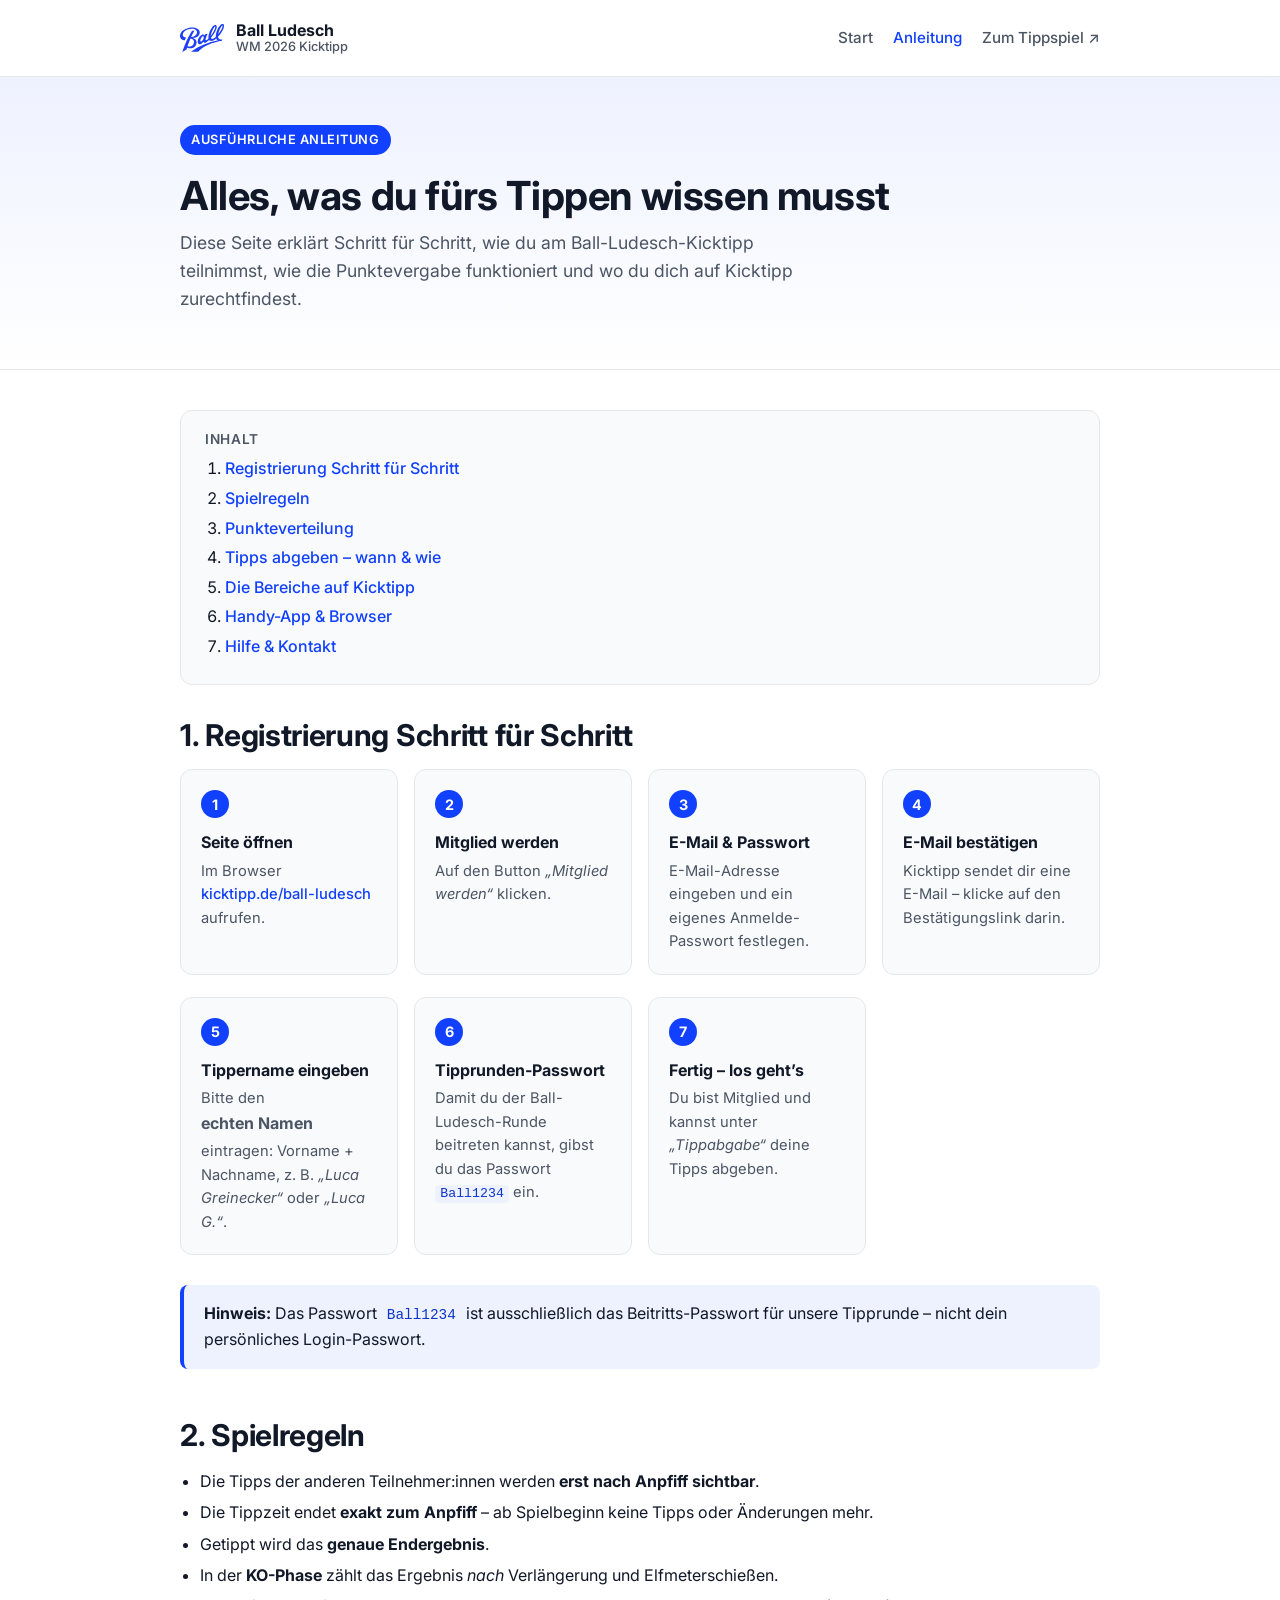
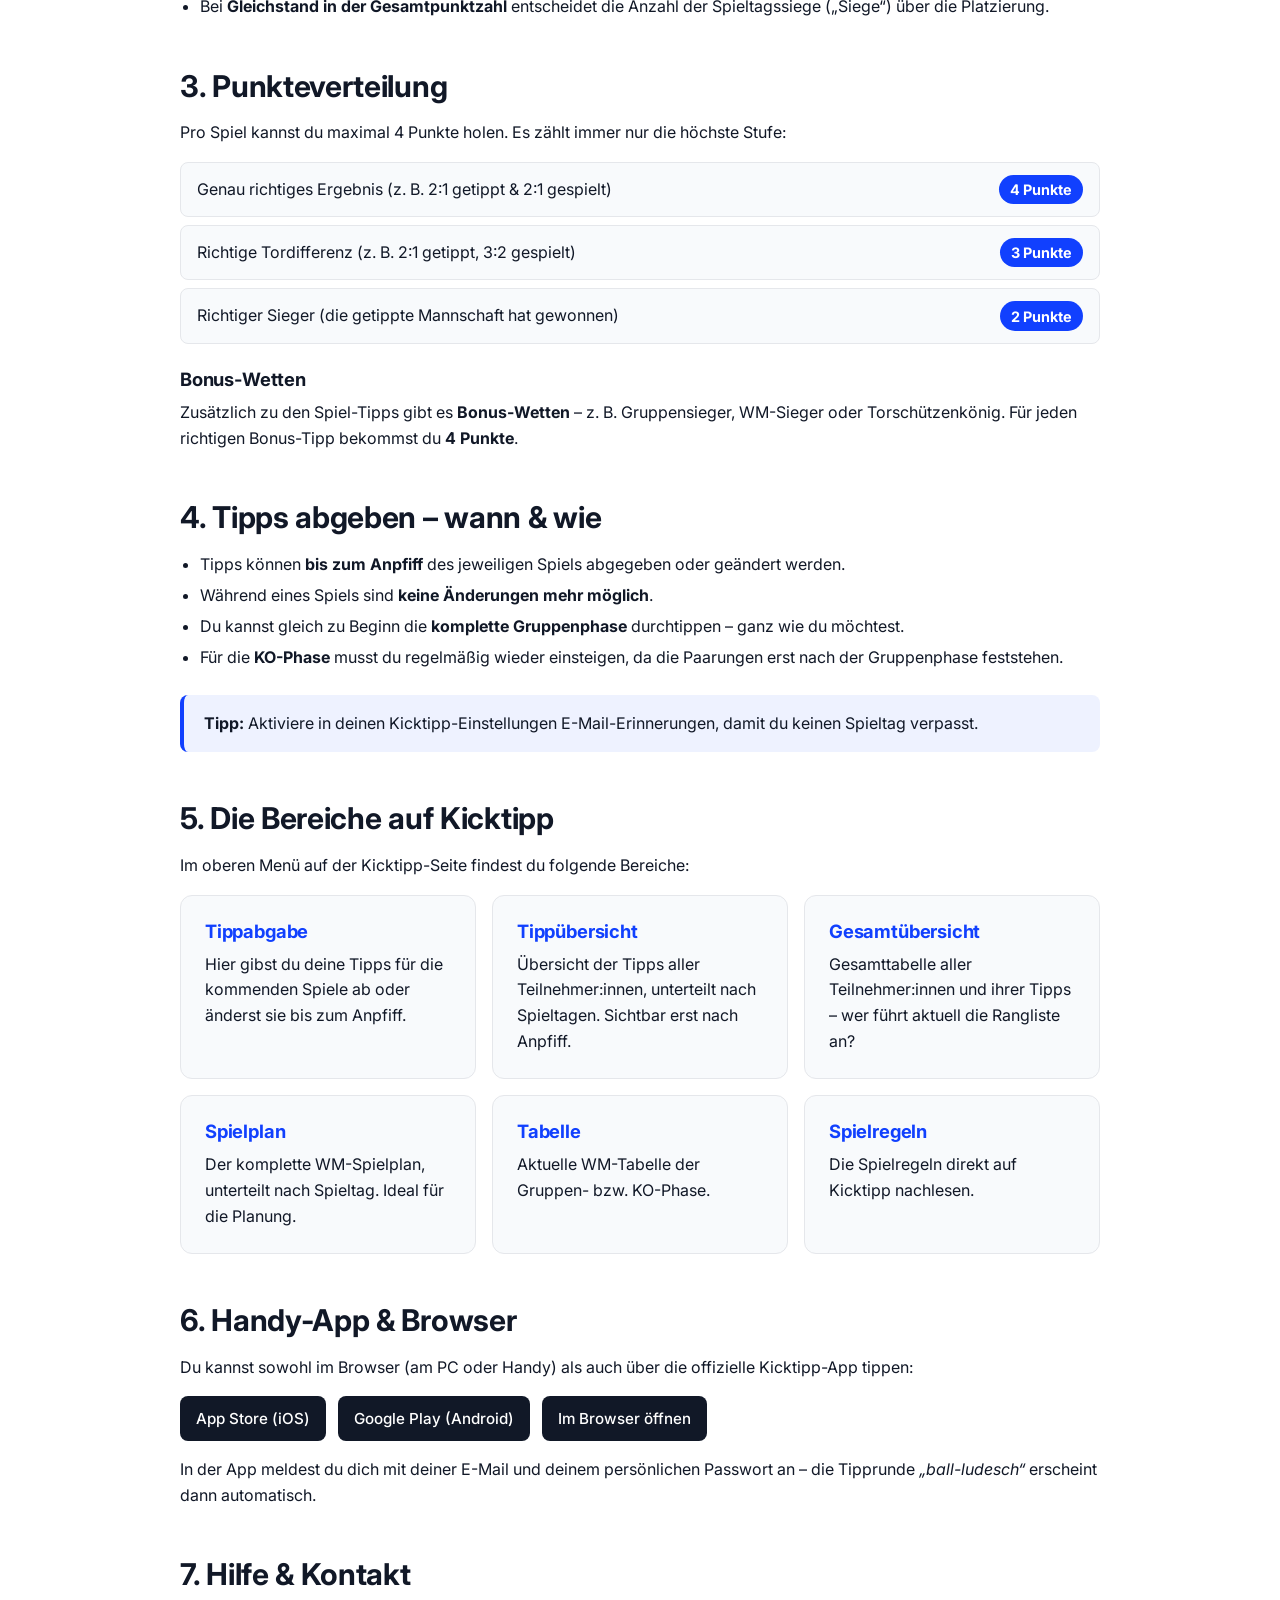
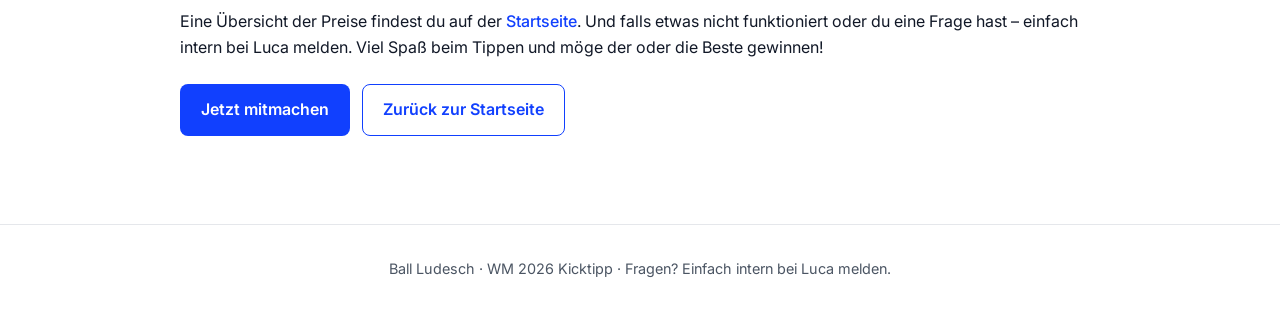
==== anleitung.html @ 21dfe843 "Review polish: layout fixes and clearer Spielregeln wording Layout / responsive: - Schnellstart bric" ====
<!DOCTYPE html>
<html lang="de">
<head>
  <meta charset="UTF-8" />
  <meta name="viewport" content="width=device-width, initial-scale=1.0" />
  <meta name="description" content="Detaillierte Anleitung zum Ball Ludesch Kicktipp-Turnier für die Fußball-WM 2026." />
  <meta name="theme-color" content="#1140fe" />
  <title>Anleitung · WM 2026 Kicktipp · Ball Ludesch</title>

  <meta property="og:type" content="article" />
  <meta property="og:site_name" content="Ball Ludesch WM 2026 Kicktipp" />
  <meta property="og:title" content="Anleitung · WM 2026 Kicktipp · Ball Ludesch" />
  <meta property="og:description" content="Schritt-für-Schritt-Anleitung zur Anmeldung, Spielregeln, Punkteverteilung und Erklärung der Kicktipp-Bereiche." />
  <meta property="og:url" content="https://luuc4.github.io/ball-ludesch-kicktipp/anleitung.html" />
  <meta property="og:image" content="https://luuc4.github.io/ball-ludesch-kicktipp/assets/og-image.png" />
  <meta property="og:image:width" content="1200" />
  <meta property="og:image:height" content="630" />
  <meta property="og:image:alt" content="Ball Ludesch WM 2026 Kicktipp – Anleitung" />
  <meta property="og:locale" content="de_DE" />
  <meta name="twitter:card" content="summary_large_image" />
  <meta name="twitter:title" content="Anleitung · WM 2026 Kicktipp · Ball Ludesch" />
  <meta name="twitter:description" content="Schritt-für-Schritt-Anleitung zur Anmeldung und alle Spielregeln." />
  <meta name="twitter:image" content="https://luuc4.github.io/ball-ludesch-kicktipp/assets/og-image.png" />
  <link rel="icon" href="assets/favicon.ico" sizes="any" />
  <link rel="icon" type="image/png" sizes="32x32" href="assets/favicon-32x32.png" />
  <link rel="icon" type="image/png" sizes="16x16" href="assets/favicon-16x16.png" />
  <link rel="apple-touch-icon" href="assets/apple-touch-icon.png" />
  <link rel="manifest" href="site.webmanifest" />
  <link rel="preconnect" href="https://fonts.googleapis.com" />
  <link rel="preconnect" href="https://fonts.gstatic.com" crossorigin />
  <link href="https://fonts.googleapis.com/css2?family=Inter:wght@400;500;600;700&display=swap" rel="stylesheet" />
  <link rel="stylesheet" href="styles.css" />
</head>
<body>
  <header class="site-header">
    <div class="container header-inner">
      <a href="index.html" class="brand">
        <img src="assets/logo.svg" alt="Ball Ludesch Kicktipp Logo" class="brand-logo" />
        <span class="brand-text">
          <span class="brand-title">Ball Ludesch</span>
          <span class="brand-sub">WM 2026 Kicktipp</span>
        </span>
      </a>
      <nav class="nav" aria-label="Hauptnavigation">
        <a href="index.html">Start</a>
        <a href="anleitung.html" class="active">Anleitung</a>
        <a href="https://www.kicktipp.de/ball-ludesch/" target="_blank" rel="noopener">Zum Tippspiel ↗</a>
      </nav>
    </div>
  </header>

  <main>
    <section class="hero">
      <div class="container">
        <span class="hero-eyebrow">Ausführliche Anleitung</span>
        <h1>Alles, was du fürs Tippen wissen musst</h1>
        <p class="hero-lead">
          Diese Seite erklärt Schritt für Schritt, wie du am Ball-Ludesch-Kicktipp teilnimmst,
          wie die Punktevergabe funktioniert und wo du dich auf Kicktipp zurechtfindest.
        </p>
      </div>
    </section>

    <section>
      <div class="container">
        <nav class="toc" aria-label="Inhaltsverzeichnis">
          <h3>Inhalt</h3>
          <ol>
            <li><a href="#registrierung">Registrierung Schritt für Schritt</a></li>
            <li><a href="#spielregeln">Spielregeln</a></li>
            <li><a href="#punkteverteilung">Punkteverteilung</a></li>
            <li><a href="#tippabgabe">Tipps abgeben – wann & wie</a></li>
            <li><a href="#bereiche">Die Bereiche auf Kicktipp</a></li>
            <li><a href="#handy">Handy-App & Browser</a></li>
            <li><a href="#hilfe">Hilfe & Kontakt</a></li>
          </ol>
        </nav>

        <article id="registrierung" class="section-block">
          <h2>1. Registrierung Schritt für Schritt</h2>
          <ol class="steps">
            <li>
              <strong>Seite öffnen</strong>
              <p>Im Browser <a href="https://www.kicktipp.de/ball-ludesch/" target="_blank" rel="noopener">kicktipp.de/ball-ludesch</a> aufrufen.</p>
            </li>
            <li>
              <strong>Mitglied werden</strong>
              <p>Auf den Button <em>„Mitglied werden“</em> klicken.</p>
            </li>
            <li>
              <strong>E-Mail &amp; Passwort</strong>
              <p>E-Mail-Adresse eingeben und ein eigenes Anmelde-Passwort festlegen.</p>
            </li>
            <li>
              <strong>E-Mail bestätigen</strong>
              <p>Kicktipp sendet dir eine E-Mail – klicke auf den Bestätigungslink darin.</p>
            </li>
            <li>
              <strong>Tippername eingeben</strong>
              <p>Bitte den <strong>echten Namen</strong> eintragen: Vorname + Nachname, z.&nbsp;B. <em>„Luca Greinecker“</em> oder <em>„Luca G.“</em>.</p>
            </li>
            <li>
              <strong>Tipprunden-Passwort</strong>
              <p>Damit du der Ball-Ludesch-Runde beitreten kannst, gibst du das Passwort <code>Ball1234</code> ein.</p>
            </li>
            <li>
              <strong>Fertig – los geht’s</strong>
              <p>Du bist Mitglied und kannst unter <em>„Tippabgabe“</em> deine Tipps abgeben.</p>
            </li>
          </ol>
          <div class="callout">
            <p><strong>Hinweis:</strong> Das Passwort <code>Ball1234</code> ist ausschließlich das Beitritts-Passwort für unsere Tipprunde – nicht dein persönliches Login-Passwort.</p>
          </div>
        </article>

        <article id="spielregeln" class="section-block">
          <h2>2. Spielregeln</h2>
          <ul>
            <li>Die Tipps der anderen Teilnehmer:innen werden <strong>erst nach Anpfiff sichtbar</strong>.</li>
            <li>Die Tippzeit endet <strong>exakt zum Anpfiff</strong> – ab Spielbeginn keine Tipps oder Änderungen mehr.</li>
            <li>Getippt wird das <strong>genaue Endergebnis</strong>.</li>
            <li>In der <strong>KO-Phase</strong> zählt das Ergebnis <em>nach</em> Verlängerung und Elfmeterschießen.</li>
            <li>Bei <strong>Gleichstand in der Gesamtpunktzahl</strong> entscheidet die Anzahl der Spieltagssiege („Siege“) über die Platzierung.</li>
          </ul>
        </article>

        <article id="punkteverteilung" class="section-block">
          <h2>3. Punkteverteilung</h2>
          <p>Pro Spiel kannst du maximal 4 Punkte holen. Es zählt immer nur die höchste Stufe:</p>
          <ul class="points">
            <li><span>Genau richtiges Ergebnis (z.&nbsp;B. 2:1 getippt &amp; 2:1 gespielt)</span><span class="pts">4 Punkte</span></li>
            <li><span>Richtige Tordifferenz (z.&nbsp;B. 2:1 getippt, 3:2 gespielt)</span><span class="pts">3 Punkte</span></li>
            <li><span>Richtiger Sieger (die getippte Mannschaft hat gewonnen)</span><span class="pts">2 Punkte</span></li>
          </ul>
          <h3 style="margin-top:1.5rem">Bonus-Wetten</h3>
          <p>
            Zusätzlich zu den Spiel-Tipps gibt es <strong>Bonus-Wetten</strong> – z.&nbsp;B. Gruppensieger,
            WM-Sieger oder Torschützenkönig. Für jeden richtigen Bonus-Tipp bekommst du
            <strong>4 Punkte</strong>.
          </p>
        </article>

        <article id="tippabgabe" class="section-block">
          <h2>4. Tipps abgeben – wann & wie</h2>
          <ul>
            <li>Tipps können <strong>bis zum Anpfiff</strong> des jeweiligen Spiels abgegeben oder geändert werden.</li>
            <li>Während eines Spiels sind <strong>keine Änderungen mehr möglich</strong>.</li>
            <li>Du kannst gleich zu Beginn die <strong>komplette Gruppenphase</strong> durchtippen – ganz wie du möchtest.</li>
            <li>Für die <strong>KO-Phase</strong> musst du regelmäßig wieder einsteigen, da die Paarungen erst nach der Gruppenphase feststehen.</li>
          </ul>
          <div class="callout">
            <p><strong>Tipp:</strong> Aktiviere in deinen Kicktipp-Einstellungen E-Mail-Erinnerungen, damit du keinen Spieltag verpasst.</p>
          </div>
        </article>

        <article id="bereiche" class="section-block">
          <h2>5. Die Bereiche auf Kicktipp</h2>
          <p>Im oberen Menü auf der Kicktipp-Seite findest du folgende Bereiche:</p>
          <div class="cards">
            <div class="card">
              <h3>Tippabgabe</h3>
              <p>Hier gibst du deine Tipps für die kommenden Spiele ab oder änderst sie bis zum Anpfiff.</p>
            </div>
            <div class="card">
              <h3>Tippübersicht</h3>
              <p>Übersicht der Tipps aller Teilnehmer:innen, unterteilt nach Spieltagen. Sichtbar erst nach Anpfiff.</p>
            </div>
            <div class="card">
              <h3>Gesamtübersicht</h3>
              <p>Gesamttabelle aller Teilnehmer:innen und ihrer Tipps – wer führt aktuell die Rangliste an?</p>
            </div>
            <div class="card">
              <h3>Spielplan</h3>
              <p>Der komplette WM-Spielplan, unterteilt nach Spieltag. Ideal für die Planung.</p>
            </div>
            <div class="card">
              <h3>Tabelle</h3>
              <p>Aktuelle WM-Tabelle der Gruppen- bzw. KO-Phase.</p>
            </div>
            <div class="card">
              <h3>Spielregeln</h3>
              <p>Die Spielregeln direkt auf Kicktipp nachlesen.</p>
            </div>
          </div>
        </article>

        <article id="handy" class="section-block">
          <h2>6. Handy-App &amp; Browser</h2>
          <p>Du kannst sowohl im Browser (am PC oder Handy) als auch über die offizielle Kicktipp-App tippen:</p>
          <div class="app-links">
            <a href="https://apps.apple.com/de/app/kicktipp/id570703120" target="_blank" rel="noopener">App Store (iOS)</a>
            <a href="https://play.google.com/store/apps/details?id=de.kicktipp.mbookmark&hl=de_AT" target="_blank" rel="noopener">Google Play (Android)</a>
            <a href="https://www.kicktipp.de/ball-ludesch/" target="_blank" rel="noopener">Im Browser öffnen</a>
          </div>
          <p style="margin-top:1rem">In der App meldest du dich mit deiner E-Mail und deinem persönlichen Passwort an – die Tipprunde <em>„ball-ludesch“</em> erscheint dann automatisch.</p>
        </article>

        <article id="hilfe" class="section-block">
          <h2>7. Hilfe &amp; Kontakt</h2>
          <p>
            Eine Übersicht der Preise findest du auf der <a href="index.html#preise">Startseite</a>.
            Und falls etwas nicht funktioniert oder du eine Frage hast – einfach intern bei Luca melden.
            Viel Spaß beim Tippen und möge der oder die Beste gewinnen!
          </p>
          <div class="cta-row" style="margin-top:1.5rem">
            <a class="btn btn-primary" href="https://www.kicktipp.de/ball-ludesch/" target="_blank" rel="noopener">Jetzt mitmachen</a>
            <a class="btn btn-secondary" href="index.html">Zurück zur Startseite</a>
          </div>
        </article>
      </div>
    </section>
  </main>

  <footer class="site-footer">
    <div class="container">
      <p>Ball Ludesch · WM 2026 Kicktipp · Fragen? Einfach intern bei Luca melden.</p>
    </div>
  </footer>
</body>
</html>
---- styles.css ----
:root {
  --color-primary: #1140fe;
  --color-primary-dark: #0d33cc;
  --color-primary-soft: #eef2ff;
  --color-text: #111827;
  --color-text-muted: #4b5563;
  --color-border: #e5e7eb;
  --color-bg: #ffffff;
  --color-bg-alt: #f8fafc;
  --radius: 12px;
  --radius-sm: 8px;
  --shadow-sm: 0 1px 2px rgba(17, 24, 39, 0.04);
  --shadow-md: 0 4px 12px rgba(17, 64, 254, 0.08);
  --max-width: 960px;
  --font-stack: "Inter", -apple-system, BlinkMacSystemFont, "Segoe UI", Roboto, sans-serif;
}

* {
  box-sizing: border-box;
}

html {
  -webkit-text-size-adjust: 100%;
  scroll-behavior: smooth;
  scroll-padding-top: 80px;
}

body {
  margin: 0;
  font-family: var(--font-stack);
  font-size: 16px;
  line-height: 1.6;
  color: var(--color-text);
  background: var(--color-bg);
  -webkit-font-smoothing: antialiased;
  -moz-osx-font-smoothing: grayscale;
}

h1, h2, h3, h4 {
  line-height: 1.25;
  margin: 0 0 0.5em;
  font-weight: 700;
  letter-spacing: -0.01em;
}

h1 { font-size: clamp(1.75rem, 4vw, 2.5rem); }
h2 { font-size: clamp(1.4rem, 3vw, 1.875rem); margin-top: 0; }
h3 { font-size: 1.15rem; }

p { margin: 0 0 1em; }

a {
  color: var(--color-primary);
  text-decoration: none;
  font-weight: 500;
}

a:hover { text-decoration: underline; }

ul, ol {
  margin: 0 0 1em;
  padding-left: 1.25rem;
}

li { margin-bottom: 0.35em; }

code, kbd {
  font-family: ui-monospace, SFMono-Regular, Menlo, Consolas, monospace;
  background: var(--color-primary-soft);
  color: var(--color-primary-dark);
  padding: 0.1em 0.4em;
  border-radius: 4px;
  font-size: 0.9em;
  font-weight: 500;
}

/* Layout */
.container {
  width: 100%;
  max-width: var(--max-width);
  margin: 0 auto;
  padding: 0 1.25rem;
}

/* Header */
.site-header {
  background: var(--color-bg);
  border-bottom: 1px solid var(--color-border);
  padding: 1rem 0;
  position: sticky;
  top: 0;
  z-index: 10;
  -webkit-backdrop-filter: blur(8px);
  backdrop-filter: blur(8px);
  background-color: rgba(255, 255, 255, 0.92);
}

.header-inner {
  display: flex;
  align-items: center;
  justify-content: space-between;
  gap: 1rem;
  flex-wrap: wrap;
}

.brand {
  display: flex;
  align-items: center;
  gap: 0.75rem;
  color: var(--color-text);
}

.brand:hover { text-decoration: none; }

.brand-logo {
  width: 44px;
  height: 44px;
  object-fit: contain;
  display: block;
}

.brand-text {
  display: flex;
  flex-direction: column;
  line-height: 1.1;
}

.brand-title {
  font-weight: 700;
  font-size: 1rem;
  color: var(--color-text);
}

.brand-sub {
  font-size: 0.8rem;
  color: var(--color-text-muted);
}

.nav {
  display: flex;
  gap: 1.25rem;
  align-items: center;
  flex-wrap: wrap;
}

.nav a {
  color: var(--color-text-muted);
  font-weight: 500;
  font-size: 0.95rem;
}

.nav a.active {
  color: var(--color-primary);
}

/* Hero */
.hero {
  padding: 3rem 0 2rem;
  background: linear-gradient(180deg, var(--color-primary-soft) 0%, var(--color-bg) 100%);
}

.hero-inner {
  display: grid;
  grid-template-columns: 1.4fr 1fr;
  gap: 2.5rem;
  align-items: center;
}

.hero-eyebrow {
  display: inline-block;
  background: var(--color-primary);
  color: #fff;
  font-size: 0.8rem;
  font-weight: 600;
  letter-spacing: 0.04em;
  text-transform: uppercase;
  padding: 0.3rem 0.7rem;
  border-radius: 999px;
  margin-bottom: 1rem;
}

.hero h1 {
  margin-bottom: 0.5rem;
}

.hero-lead {
  font-size: 1.1rem;
  color: var(--color-text-muted);
  margin-bottom: 1.5rem;
  max-width: 60ch;
}

.cta-row {
  display: flex;
  flex-wrap: wrap;
  gap: 0.75rem;
}

.btn {
  display: inline-flex;
  align-items: center;
  justify-content: center;
  gap: 0.5rem;
  padding: 0.75rem 1.25rem;
  border-radius: var(--radius-sm);
  font-weight: 600;
  font-size: 1rem;
  text-decoration: none;
  border: 1px solid transparent;
  transition: background-color 0.15s, border-color 0.15s, color 0.15s;
  cursor: pointer;
}

.btn-primary {
  background: var(--color-primary);
  color: #fff;
}

.btn-primary:hover {
  background: var(--color-primary-dark);
  text-decoration: none;
  color: #fff;
}

.btn-secondary {
  background: transparent;
  color: var(--color-primary);
  border-color: var(--color-primary);
}

.btn-secondary:hover {
  background: var(--color-primary-soft);
  text-decoration: none;
}

/* QR card */
.qr-card {
  background: #fff;
  border: 1px solid var(--color-border);
  border-radius: var(--radius);
  padding: 1.5rem;
  text-align: center;
  box-shadow: var(--shadow-md);
}

.qr-card img {
  width: 100%;
  max-width: 240px;
  height: auto;
  display: block;
  margin: 0 auto 0.75rem;
  border-radius: var(--radius-sm);
}

.qr-card .qr-label {
  font-size: 0.85rem;
  color: var(--color-text-muted);
  margin: 0;
}

.qr-card .qr-link {
  display: block;
  font-weight: 600;
  word-break: break-all;
  margin-top: 0.25rem;
}

/* Sections */
section {
  padding: 2.5rem 0;
}

section + section {
  border-top: 1px solid var(--color-border);
}

.section-head {
  margin-bottom: 1.5rem;
}

.section-head p {
  color: var(--color-text-muted);
  max-width: 60ch;
  margin: 0;
}

/* Steps grid */
.steps {
  display: grid;
  grid-template-columns: repeat(auto-fit, minmax(195px, 1fr));
  gap: 1rem;
  list-style: none;
  padding: 0;
  counter-reset: step;
}

.steps li {
  background: var(--color-bg-alt);
  border: 1px solid var(--color-border);
  border-radius: var(--radius);
  padding: 1.25rem;
  position: relative;
  counter-increment: step;
}

.steps li::before {
  content: counter(step);
  display: inline-flex;
  align-items: center;
  justify-content: center;
  width: 28px;
  height: 28px;
  background: var(--color-primary);
  color: #fff;
  border-radius: 50%;
  font-weight: 700;
  font-size: 0.9rem;
  margin-bottom: 0.75rem;
}

.steps li strong {
  display: block;
  margin-bottom: 0.25rem;
  font-size: 1rem;
}

.steps li p {
  margin: 0;
  font-size: 0.92rem;
  color: var(--color-text-muted);
}

/* Card / info-box */
.card {
  background: var(--color-bg-alt);
  border: 1px solid var(--color-border);
  border-radius: var(--radius);
  padding: 1.5rem;
}

.cards {
  display: grid;
  grid-template-columns: repeat(auto-fit, minmax(240px, 1fr));
  gap: 1rem;
}

.card h3 {
  margin-top: 0;
  color: var(--color-primary);
}

.card p:last-child { margin-bottom: 0; }

.callout {
  background: var(--color-primary-soft);
  border-left: 4px solid var(--color-primary);
  border-radius: var(--radius-sm);
  padding: 1rem 1.25rem;
  margin: 1.5rem 0;
}

.callout p:last-child { margin-bottom: 0; }

/* Points table */
.points {
  list-style: none;
  padding: 0;
  margin: 0;
  display: grid;
  gap: 0.5rem;
}

.points li {
  display: flex;
  align-items: center;
  justify-content: space-between;
  gap: 1rem;
  background: var(--color-bg-alt);
  border: 1px solid var(--color-border);
  border-radius: var(--radius-sm);
  padding: 0.75rem 1rem;
  margin: 0;
}

.points .pts {
  background: var(--color-primary);
  color: #fff;
  font-weight: 700;
  border-radius: 999px;
  padding: 0.2rem 0.7rem;
  font-size: 0.9rem;
  flex-shrink: 0;
}

/* Prizes */
.prizes {
  display: grid;
  grid-template-columns: repeat(5, 1fr);
  gap: 0.75rem;
  list-style: none;
  padding: 0;
  margin: 0 0 1.5rem;
}

.prizes li {
  background: var(--color-bg-alt);
  border: 1px solid var(--color-border);
  border-radius: var(--radius);
  padding: 1rem 0.75rem;
  text-align: center;
  margin: 0;
  display: flex;
  flex-direction: column;
  align-items: center;
  gap: 0.4rem;
}

.prizes .rank {
  display: inline-flex;
  align-items: center;
  justify-content: center;
  width: 32px;
  height: 32px;
  border-radius: 50%;
  background: var(--color-primary-soft);
  color: var(--color-primary);
  font-weight: 700;
  font-size: 0.95rem;
}

.prizes li:first-child {
  background: var(--color-primary);
  border-color: var(--color-primary);
  color: #fff;
  box-shadow: var(--shadow-md);
}

.prizes li:first-child .rank {
  background: rgba(255, 255, 255, 0.2);
  color: #fff;
}

.prizes .amount {
  font-size: 1.4rem;
  font-weight: 700;
  letter-spacing: -0.01em;
}

.prizes .label {
  font-size: 0.82rem;
  opacity: 0.85;
}

.prize-special {
  margin-top: 1rem;
  background: linear-gradient(135deg, #1140fe 0%, #4068ff 100%);
  color: #fff;
  border-radius: var(--radius);
  padding: 1.5rem;
  display: flex;
  align-items: center;
  gap: 1rem;
  box-shadow: var(--shadow-md);
}

.prize-special .icon {
  font-size: 2rem;
  line-height: 1;
  width: 56px;
  height: 56px;
  border-radius: 50%;
  background: rgba(255, 255, 255, 0.15);
  display: flex;
  align-items: center;
  justify-content: center;
  flex-shrink: 0;
  font-weight: 700;
}

.prize-special h3 {
  color: #fff;
  margin: 0 0 0.25rem;
}

.prize-special p {
  margin: 0;
  opacity: 0.95;
  font-size: 0.95rem;
}

.voucher-note {
  font-size: 0.92rem;
  color: var(--color-text-muted);
  margin-top: 0.5rem;
}

/* App links */
.app-links {
  display: flex;
  flex-wrap: wrap;
  gap: 0.75rem;
}

.app-links a {
  display: inline-flex;
  align-items: center;
  gap: 0.5rem;
  background: var(--color-text);
  color: #fff;
  padding: 0.65rem 1rem;
  border-radius: var(--radius-sm);
  font-weight: 500;
  font-size: 0.95rem;
}

.app-links a:hover {
  background: #000;
  text-decoration: none;
}

/* TOC */
.toc {
  background: var(--color-bg-alt);
  border: 1px solid var(--color-border);
  border-radius: var(--radius);
  padding: 1.25rem 1.5rem;
  margin-bottom: 2rem;
}

.toc h3 {
  margin-top: 0;
  margin-bottom: 0.5rem;
  font-size: 0.85rem;
  font-weight: 600;
  letter-spacing: 0.05em;
  text-transform: uppercase;
  color: var(--color-text-muted);
}

.toc ol {
  margin: 0;
  padding-left: 1.25rem;
}

.toc li { margin-bottom: 0.25rem; }

/* Footer */
.site-footer {
  border-top: 1px solid var(--color-border);
  padding: 2rem 0;
  margin-top: 3rem;
  text-align: center;
  color: var(--color-text-muted);
  font-size: 0.9rem;
}

.site-footer a {
  color: var(--color-text-muted);
}

/* Utility for article spacing on the long anleitung page */
.section-block + .section-block { margin-top: 3rem; }

/* Responsive */
@media (max-width: 860px) {
  .prizes {
    grid-template-columns: repeat(2, 1fr);
  }
  .prizes li:first-child {
    grid-column: 1 / -1;
  }
}

@media (max-width: 720px) {
  .hero {
    padding: 2rem 0 1.5rem;
  }
  .hero-inner {
    grid-template-columns: 1fr;
    gap: 1.5rem;
  }
  .qr-card {
    padding: 1.25rem;
  }
  section { padding: 2rem 0; }
  .nav { gap: 0.9rem; }
  .nav a { font-size: 0.9rem; }
  .prize-special { flex-direction: column; text-align: center; }
}

@media (max-width: 420px) {
  .brand-sub { display: none; }
}
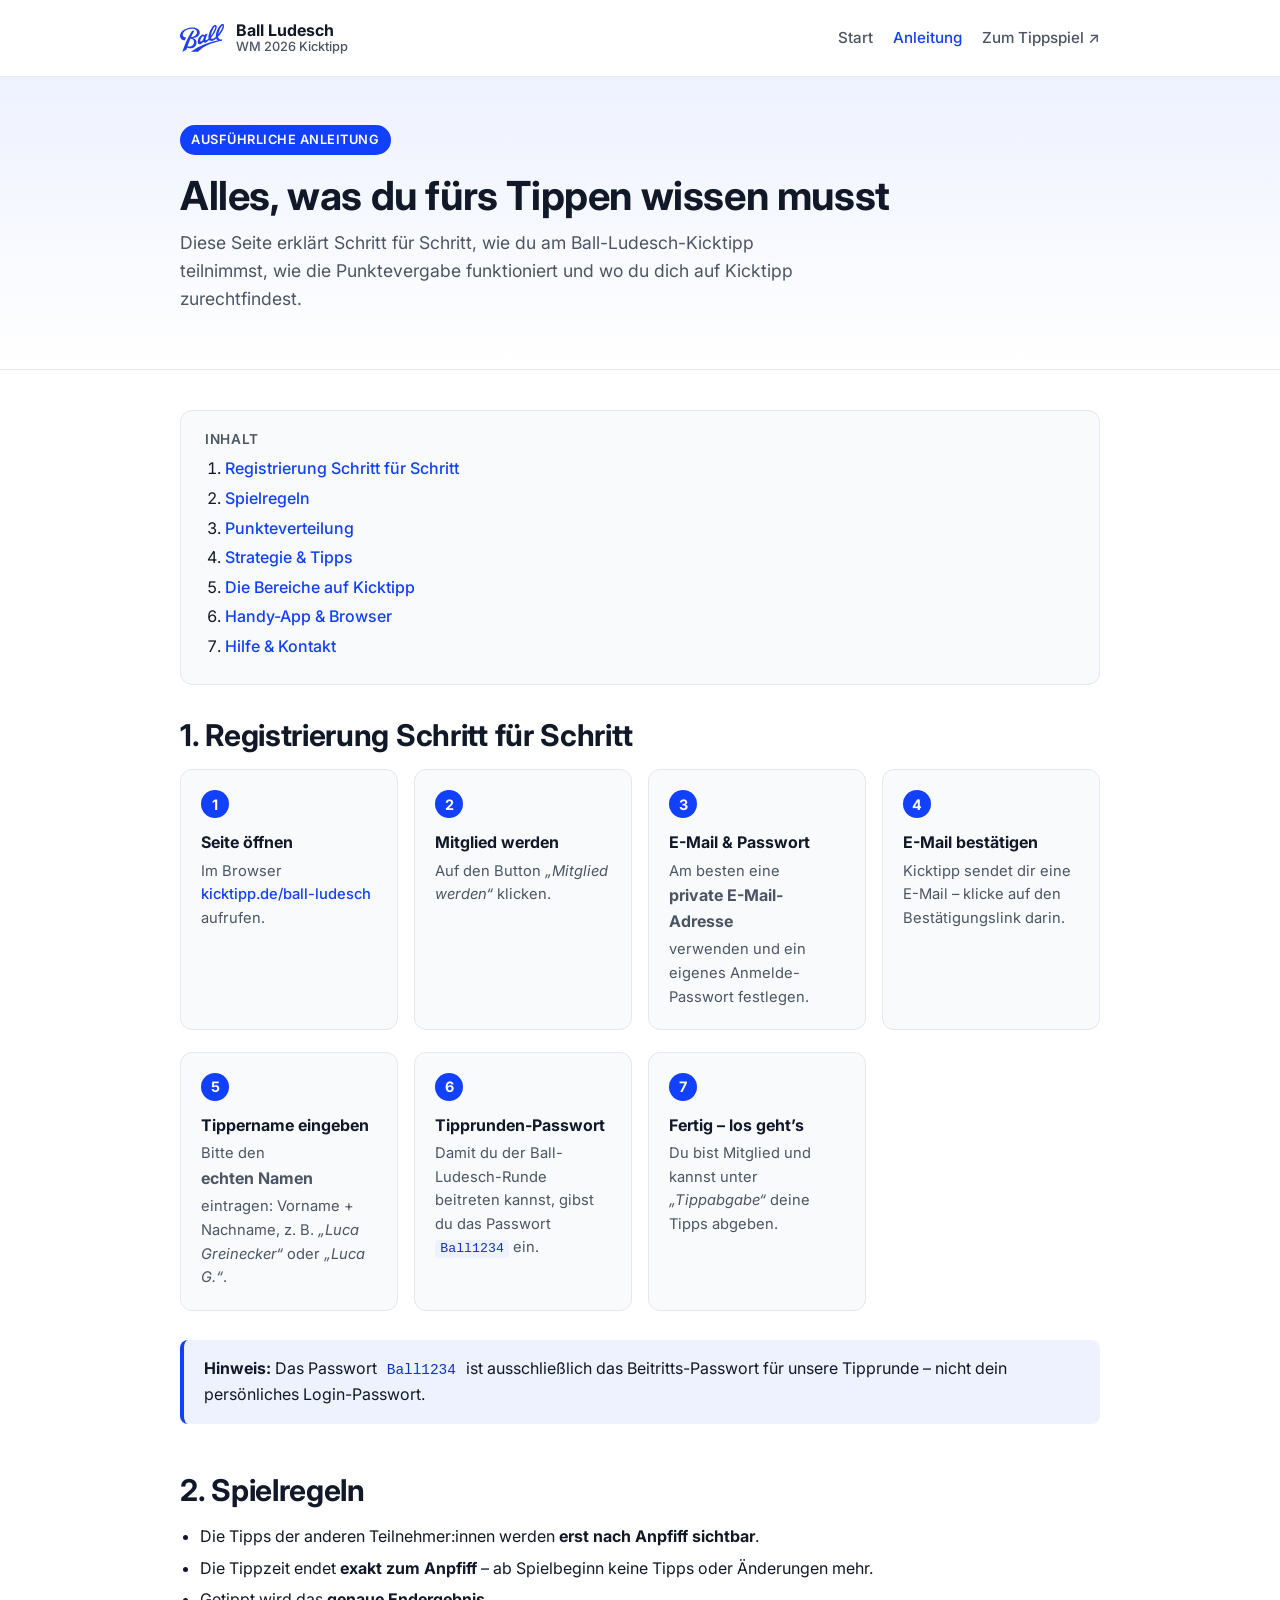
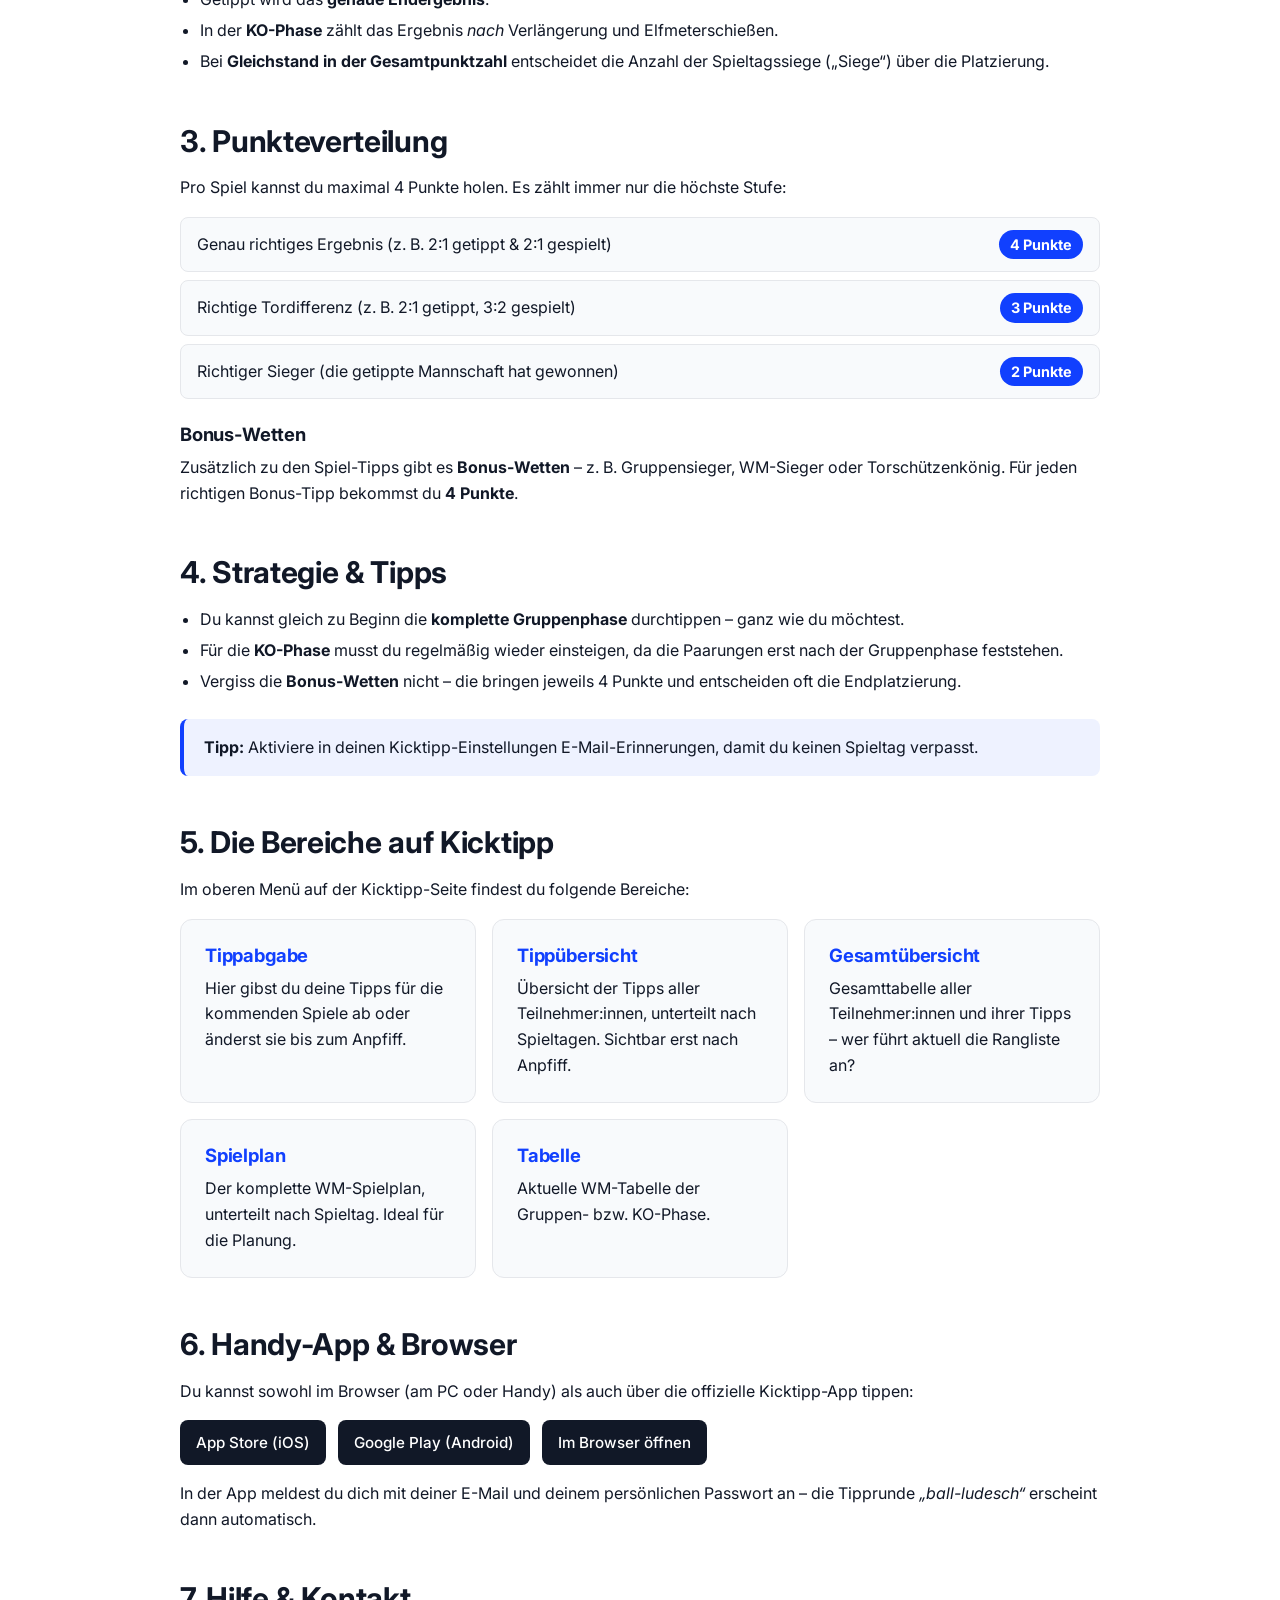
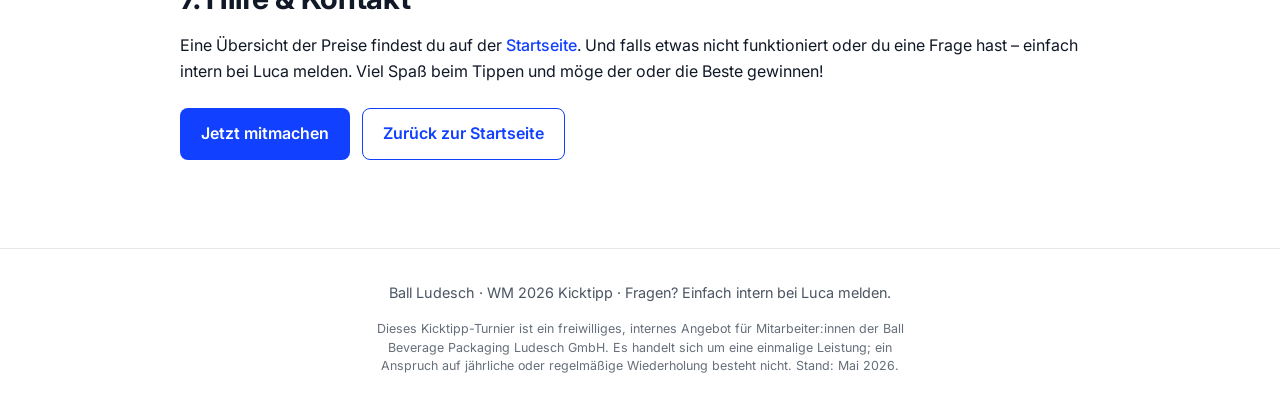
==== commit 418fa7fd: "Politur: private E-Mail-Hinweis, Disclaimer, Doppelungen weg, Assets reduziert - Schnellstart Schrit" ====
--- a/anleitung.html
+++ b/anleitung.html
@@ -22,10 +22,7 @@
   <meta name="twitter:description" content="Schritt-für-Schritt-Anleitung zur Anmeldung und alle Spielregeln." />
   <meta name="twitter:image" content="https://luuc4.github.io/ball-ludesch-kicktipp/assets/og-image.png" />
   <link rel="icon" href="assets/favicon.ico" sizes="any" />
-  <link rel="icon" type="image/png" sizes="32x32" href="assets/favicon-32x32.png" />
-  <link rel="icon" type="image/png" sizes="16x16" href="assets/favicon-16x16.png" />
   <link rel="apple-touch-icon" href="assets/apple-touch-icon.png" />
-  <link rel="manifest" href="site.webmanifest" />
   <link rel="preconnect" href="https://fonts.googleapis.com" />
   <link rel="preconnect" href="https://fonts.gstatic.com" crossorigin />
   <link href="https://fonts.googleapis.com/css2?family=Inter:wght@400;500;600;700&display=swap" rel="stylesheet" />
@@ -69,7 +66,7 @@
             <li><a href="#registrierung">Registrierung Schritt für Schritt</a></li>
             <li><a href="#spielregeln">Spielregeln</a></li>
             <li><a href="#punkteverteilung">Punkteverteilung</a></li>
-            <li><a href="#tippabgabe">Tipps abgeben – wann & wie</a></li>
+            <li><a href="#tippabgabe">Strategie &amp; Tipps</a></li>
             <li><a href="#bereiche">Die Bereiche auf Kicktipp</a></li>
             <li><a href="#handy">Handy-App & Browser</a></li>
             <li><a href="#hilfe">Hilfe & Kontakt</a></li>
@@ -89,7 +86,7 @@
             </li>
             <li>
               <strong>E-Mail &amp; Passwort</strong>
-              <p>E-Mail-Adresse eingeben und ein eigenes Anmelde-Passwort festlegen.</p>
+              <p>Am besten eine <strong>private E-Mail-Adresse</strong> verwenden und ein eigenes Anmelde-Passwort festlegen.</p>
             </li>
             <li>
               <strong>E-Mail bestätigen</strong>
@@ -141,12 +138,11 @@
         </article>
 
         <article id="tippabgabe" class="section-block">
-          <h2>4. Tipps abgeben – wann & wie</h2>
+          <h2>4. Strategie &amp; Tipps</h2>
           <ul>
-            <li>Tipps können <strong>bis zum Anpfiff</strong> des jeweiligen Spiels abgegeben oder geändert werden.</li>
-            <li>Während eines Spiels sind <strong>keine Änderungen mehr möglich</strong>.</li>
             <li>Du kannst gleich zu Beginn die <strong>komplette Gruppenphase</strong> durchtippen – ganz wie du möchtest.</li>
             <li>Für die <strong>KO-Phase</strong> musst du regelmäßig wieder einsteigen, da die Paarungen erst nach der Gruppenphase feststehen.</li>
+            <li>Vergiss die <strong>Bonus-Wetten</strong> nicht – die bringen jeweils 4 Punkte und entscheiden oft die Endplatzierung.</li>
           </ul>
           <div class="callout">
             <p><strong>Tipp:</strong> Aktiviere in deinen Kicktipp-Einstellungen E-Mail-Erinnerungen, damit du keinen Spieltag verpasst.</p>
@@ -176,10 +172,6 @@
             <div class="card">
               <h3>Tabelle</h3>
               <p>Aktuelle WM-Tabelle der Gruppen- bzw. KO-Phase.</p>
-            </div>
-            <div class="card">
-              <h3>Spielregeln</h3>
-              <p>Die Spielregeln direkt auf Kicktipp nachlesen.</p>
             </div>
           </div>
         </article>
@@ -214,6 +206,11 @@
   <footer class="site-footer">
     <div class="container">
       <p>Ball Ludesch · WM 2026 Kicktipp · Fragen? Einfach intern bei Luca melden.</p>
+      <p class="disclaimer">
+        Dieses Kicktipp-Turnier ist ein freiwilliges, internes Angebot für Mitarbeiter:innen der
+        Ball Beverage Packaging Ludesch GmbH. Es handelt sich um eine einmalige Leistung;
+        ein Anspruch auf jährliche oder regelmäßige Wiederholung besteht nicht. Stand: Mai 2026.
+      </p>
     </div>
   </footer>
 </body>
--- a/styles.css
+++ b/styles.css
@@ -558,6 +558,17 @@
   color: var(--color-text-muted);
 }
 
+.site-footer .disclaimer {
+  margin-top: 1rem;
+  font-size: 0.78rem;
+  line-height: 1.5;
+  color: var(--color-text-muted);
+  opacity: 0.85;
+  max-width: 70ch;
+  margin-left: auto;
+  margin-right: auto;
+}
+
 /* Utility for article spacing on the long anleitung page */
 .section-block + .section-block { margin-top: 3rem; }
 
@@ -579,9 +590,7 @@
     grid-template-columns: 1fr;
     gap: 1.5rem;
   }
-  .qr-card {
-    padding: 1.25rem;
-  }
+  .qr-card { display: none; }
   section { padding: 2rem 0; }
   .nav { gap: 0.9rem; }
   .nav a { font-size: 0.9rem; }
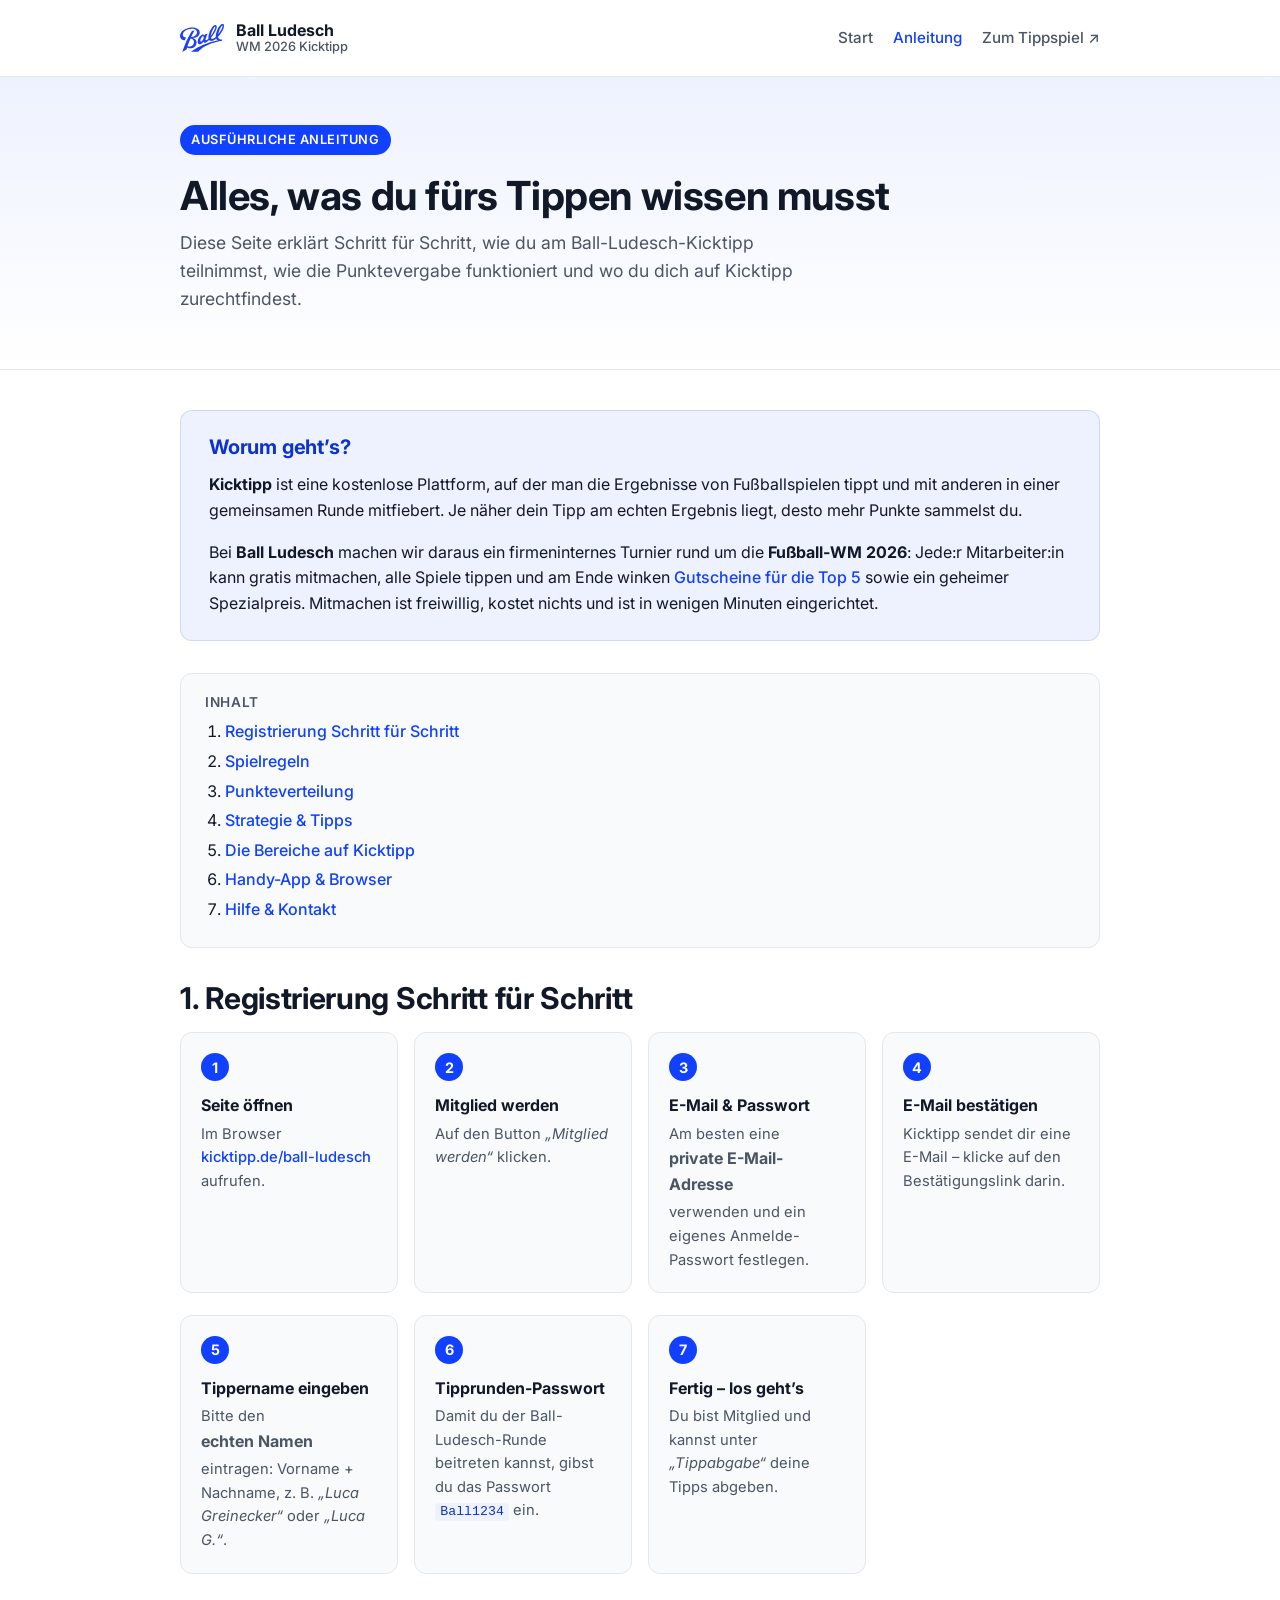
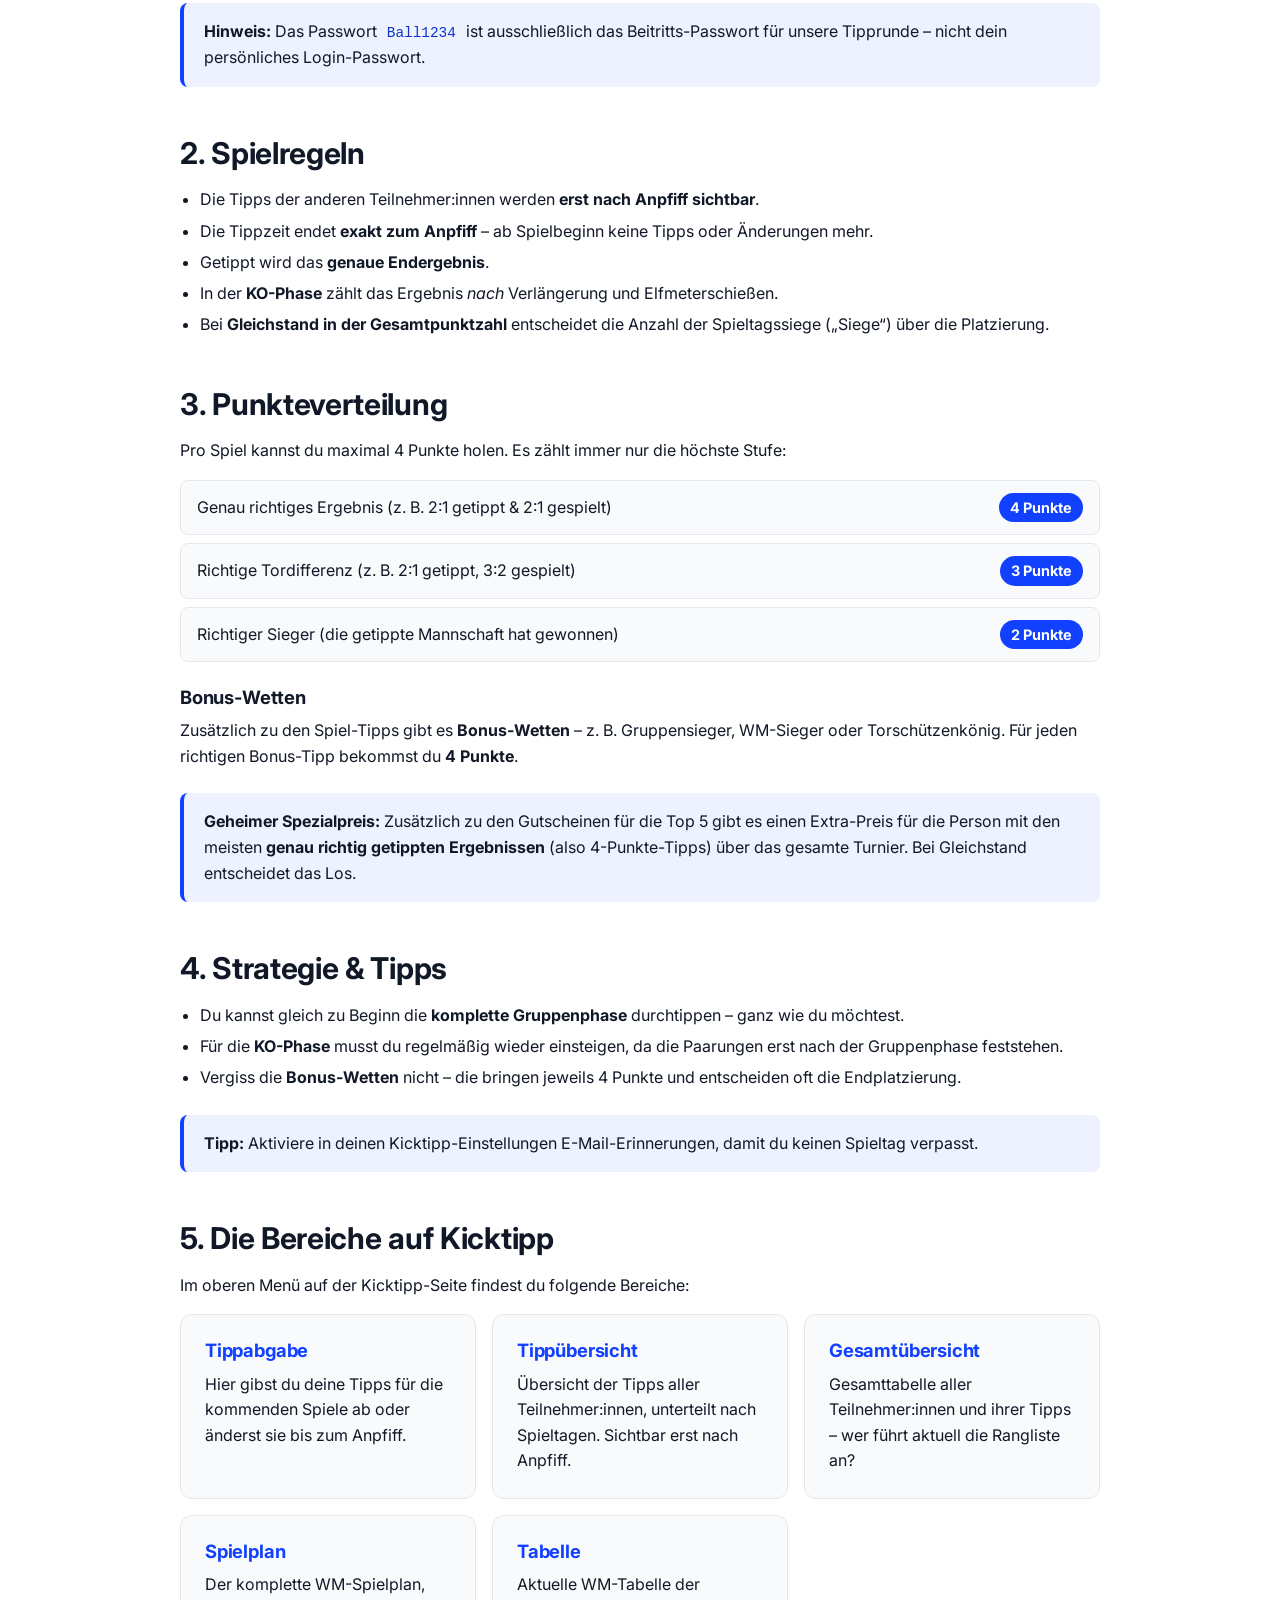
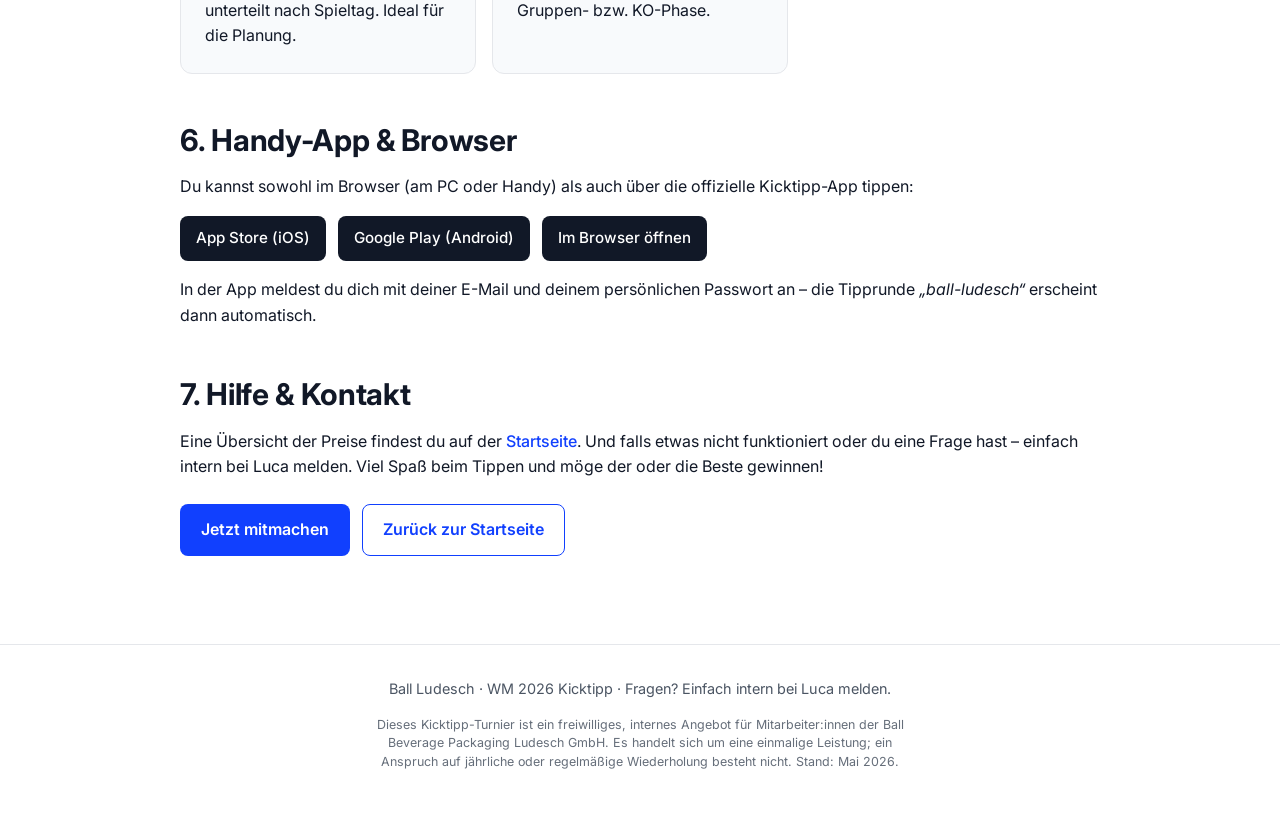
==== commit 3d31c42b: "Anleitung-Intro, Spezialpreis-Konsistenz, Manifest, Mobile-Polish - anleitung.html: Kurzer Erklär-Ab" ====
--- a/anleitung.html
+++ b/anleitung.html
@@ -23,6 +23,7 @@
   <meta name="twitter:image" content="https://luuc4.github.io/ball-ludesch-kicktipp/assets/og-image.png" />
   <link rel="icon" href="assets/favicon.ico" sizes="any" />
   <link rel="apple-touch-icon" href="assets/apple-touch-icon.png" />
+  <link rel="manifest" href="site.webmanifest" />
   <link rel="preconnect" href="https://fonts.googleapis.com" />
   <link rel="preconnect" href="https://fonts.gstatic.com" crossorigin />
   <link href="https://fonts.googleapis.com/css2?family=Inter:wght@400;500;600;700&display=swap" rel="stylesheet" />
@@ -60,6 +61,21 @@
 
     <section>
       <div class="container">
+        <div class="intro-box">
+          <h2>Worum geht’s?</h2>
+          <p>
+            <strong>Kicktipp</strong> ist eine kostenlose Plattform, auf der man die Ergebnisse von Fußballspielen
+            tippt und mit anderen in einer gemeinsamen Runde mitfiebert. Je näher dein Tipp am echten Ergebnis liegt,
+            desto mehr Punkte sammelst du.
+          </p>
+          <p>
+            Bei <strong>Ball Ludesch</strong> machen wir daraus ein firmeninternes Turnier rund um die <strong>Fußball-WM 2026</strong>:
+            Jede:r Mitarbeiter:in kann gratis mitmachen, alle Spiele tippen und am Ende winken
+            <a href="index.html#preise">Gutscheine für die Top 5</a> sowie ein geheimer Spezialpreis.
+            Mitmachen ist freiwillig, kostet nichts und ist in wenigen Minuten eingerichtet.
+          </p>
+        </div>
+
         <nav class="toc" aria-label="Inhaltsverzeichnis">
           <h3>Inhalt</h3>
           <ol>
@@ -135,6 +151,11 @@
             WM-Sieger oder Torschützenkönig. Für jeden richtigen Bonus-Tipp bekommst du
             <strong>4 Punkte</strong>.
           </p>
+          <div class="callout">
+            <p><strong>Geheimer Spezialpreis:</strong> Zusätzlich zu den Gutscheinen für die Top 5 gibt es einen
+            Extra-Preis für die Person mit den meisten <strong>genau richtig getippten Ergebnissen</strong>
+            (also 4-Punkte-Tipps) über das gesamte Turnier. Bei Gleichstand entscheidet das Los.</p>
+          </div>
         </article>
 
         <article id="tippabgabe" class="section-block">
--- a/styles.css
+++ b/styles.css
@@ -518,6 +518,24 @@
   text-decoration: none;
 }
 
+/* Intro box (anleitung) */
+.intro-box {
+  background: var(--color-primary-soft);
+  border: 1px solid rgba(17, 64, 254, 0.15);
+  border-radius: var(--radius);
+  padding: 1.5rem 1.75rem;
+  margin-bottom: 2rem;
+}
+
+.intro-box h2 {
+  margin-top: 0;
+  margin-bottom: 0.75rem;
+  color: var(--color-primary-dark);
+  font-size: 1.25rem;
+}
+
+.intro-box p:last-child { margin-bottom: 0; }
+
 /* TOC */
 .toc {
   background: var(--color-bg-alt);
@@ -597,6 +615,11 @@
   .prize-special { flex-direction: column; text-align: center; }
 }
 
+@media (max-width: 560px) {
+  html { scroll-padding-top: 120px; }
+  .cta-row .btn { flex: 1 1 100%; }
+}
+
 @media (max-width: 420px) {
   .brand-sub { display: none; }
 }
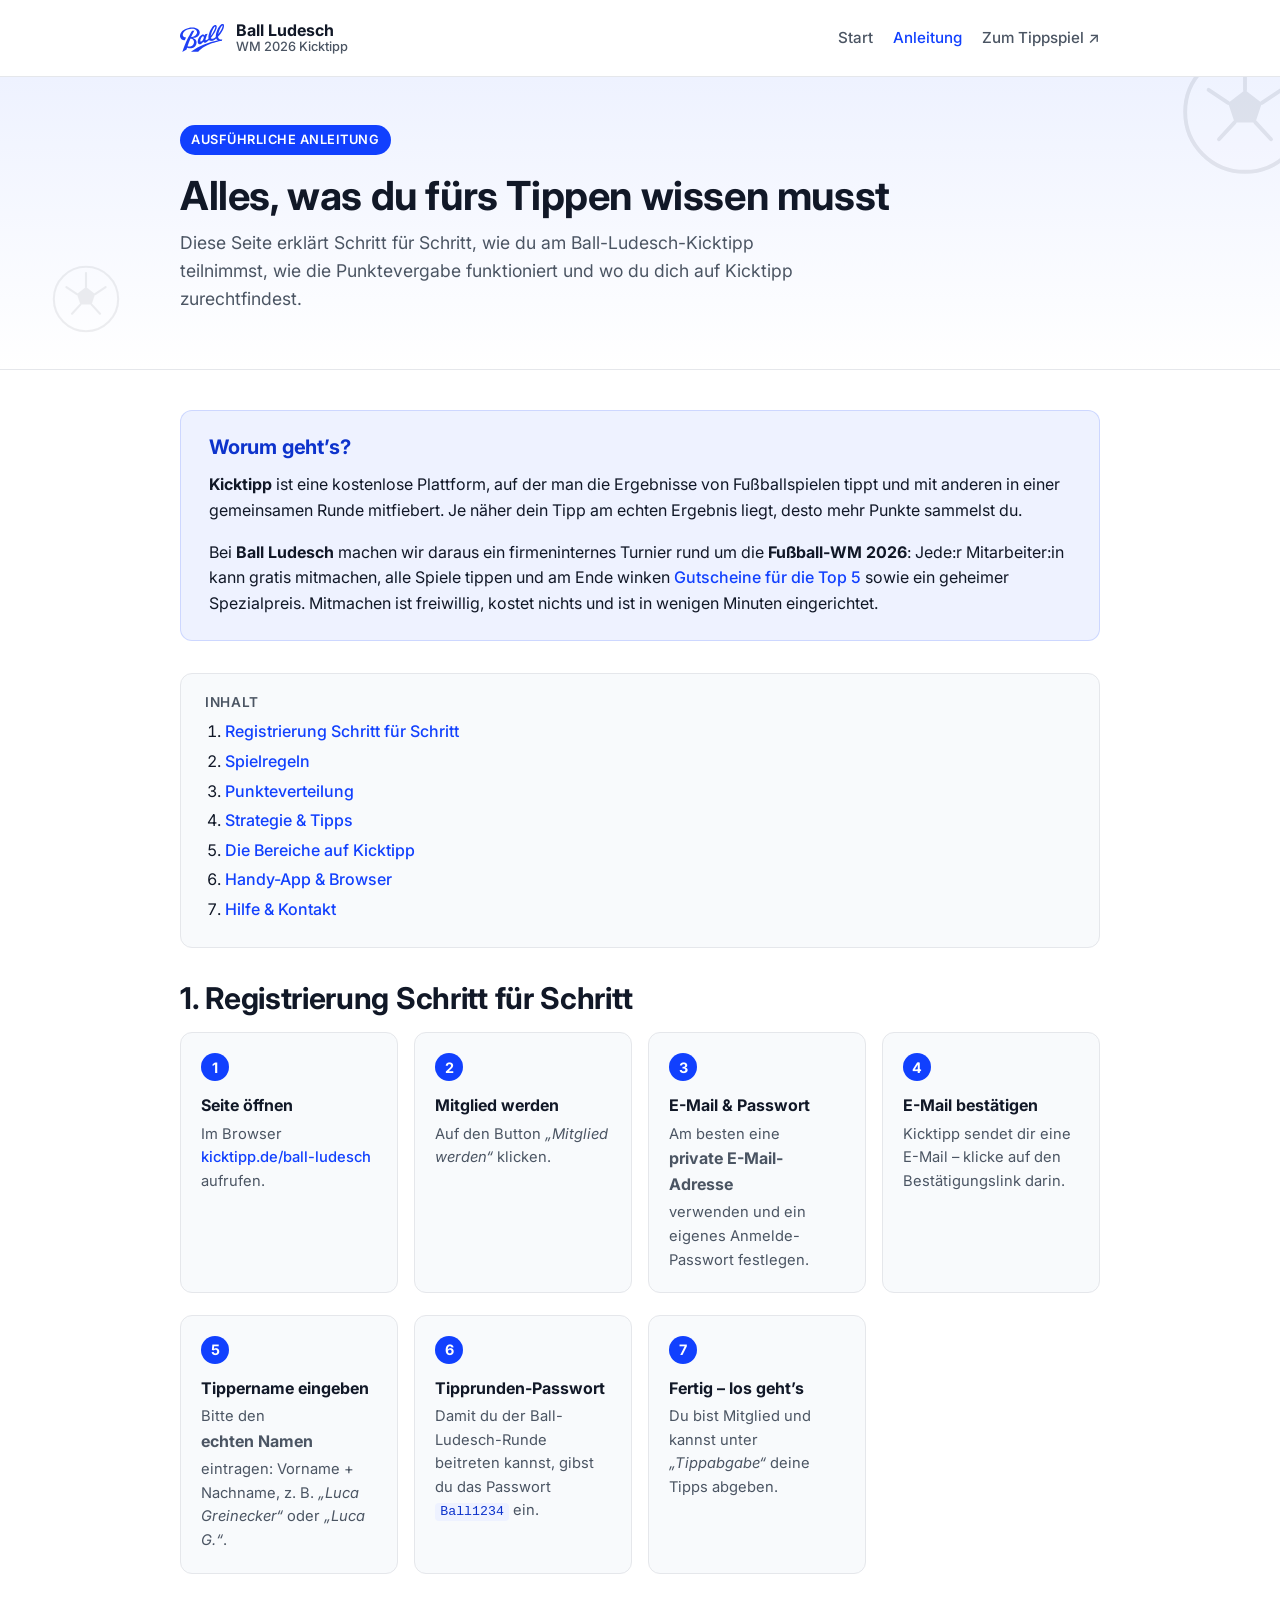
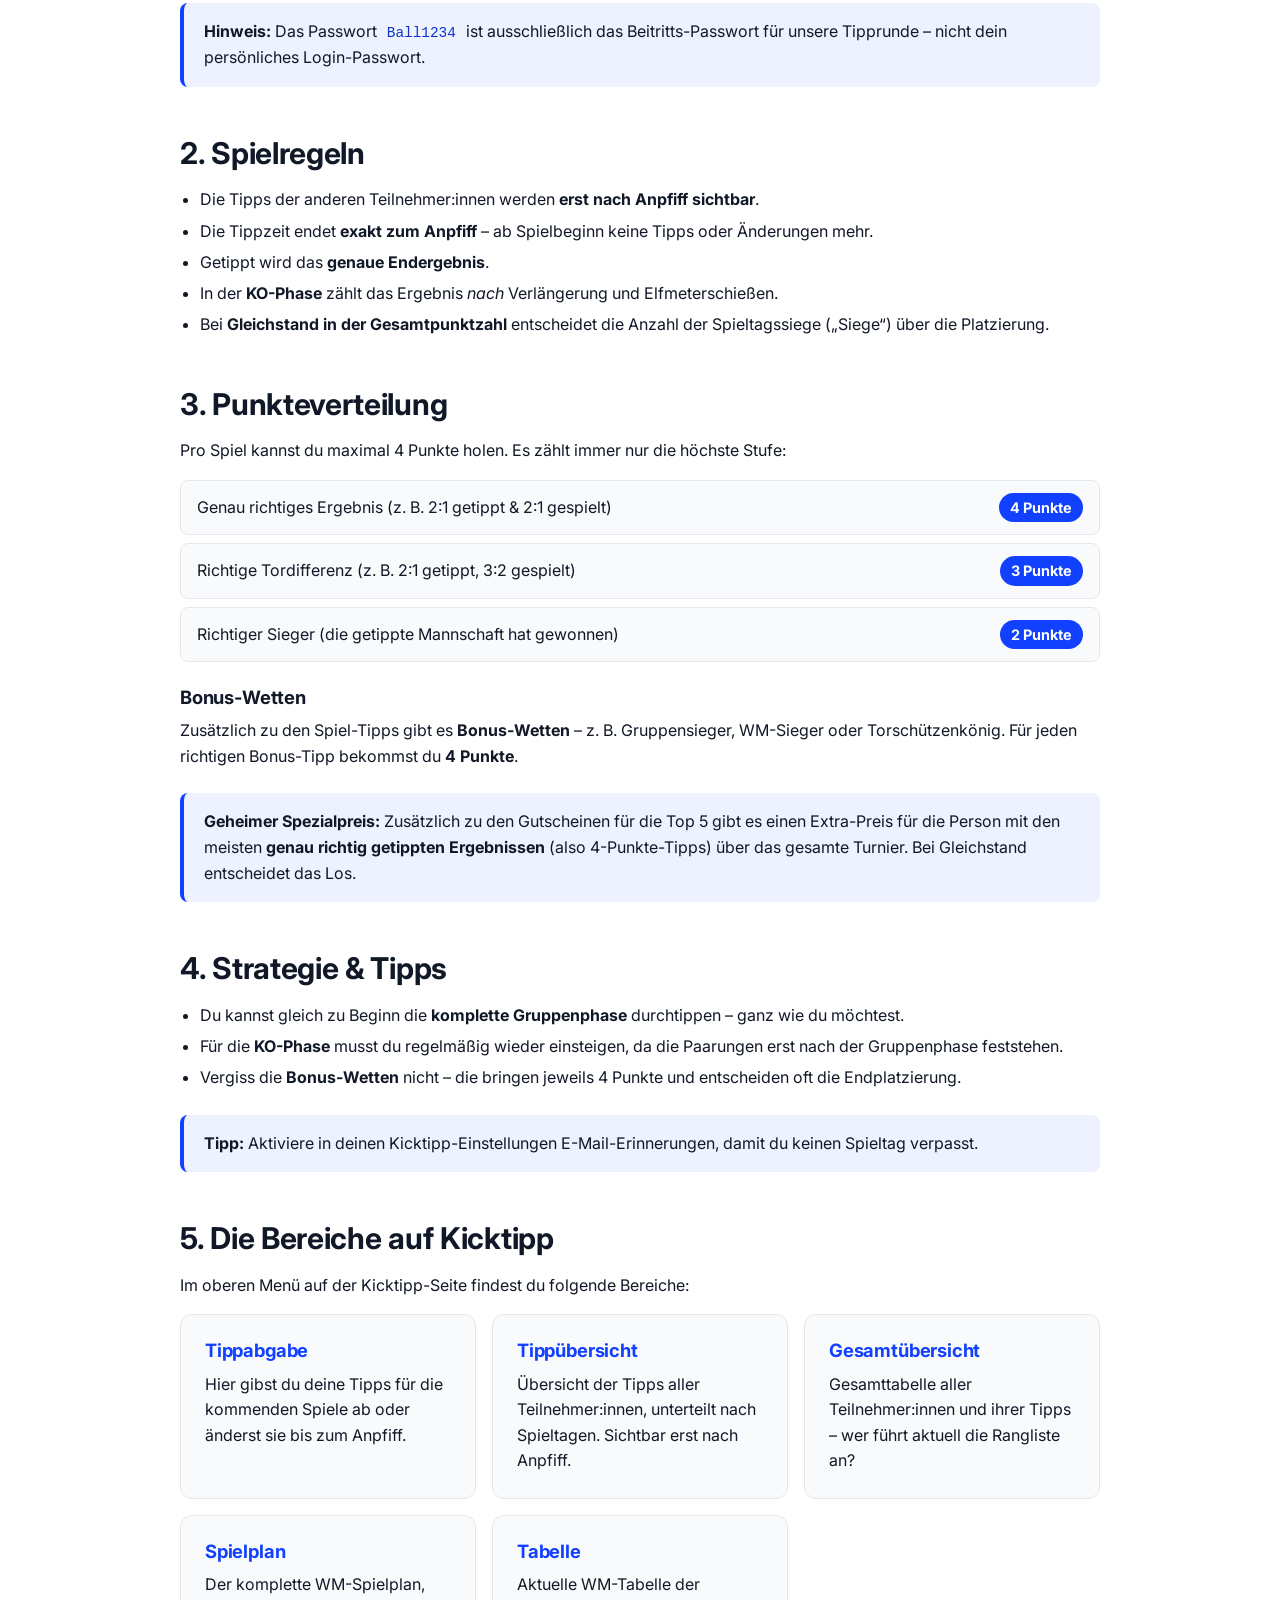
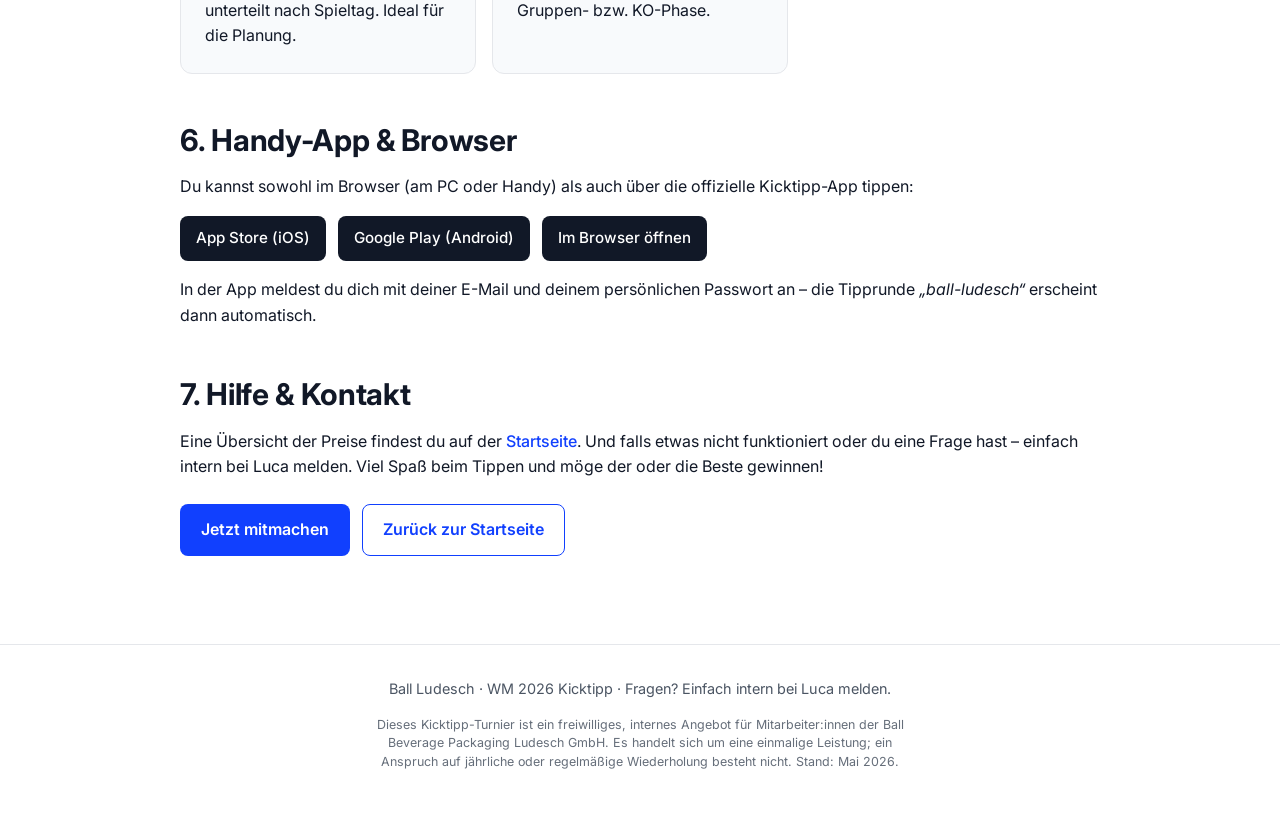
==== commit a10da2e2: "Dezente Fußball-Deko im Hero hinzufügen - SVG-Ball als Asset, leichte Float-Animation, niedrige Opaz" ====
--- a/anleitung.html
+++ b/anleitung.html
@@ -49,6 +49,10 @@
 
   <main>
     <section class="hero">
+      <div class="ball-decor" aria-hidden="true">
+        <span class="ball ball--1"></span>
+        <span class="ball ball--2"></span>
+      </div>
       <div class="container">
         <span class="hero-eyebrow">Ausführliche Anleitung</span>
         <h1>Alles, was du fürs Tippen wissen musst</h1>
--- a/styles.css
+++ b/styles.css
@@ -157,6 +157,74 @@
 .hero {
   padding: 3rem 0 2rem;
   background: linear-gradient(180deg, var(--color-primary-soft) 0%, var(--color-bg) 100%);
+  position: relative;
+  overflow: hidden;
+}
+
+.hero .container {
+  position: relative;
+  z-index: 1;
+}
+
+/* Decorative footballs — purely cosmetic, hidden from AT */
+.ball-decor {
+  position: absolute;
+  inset: 0;
+  pointer-events: none;
+  overflow: hidden;
+  z-index: 0;
+}
+
+.ball-decor .ball {
+  position: absolute;
+  background: url("assets/ball.svg") center/contain no-repeat;
+  opacity: 0.09;
+  will-change: transform;
+  animation: ball-float 14s ease-in-out infinite;
+}
+
+.ball-decor .ball--1 {
+  width: 130px;
+  height: 130px;
+  top: -30px;
+  right: -30px;
+  animation-duration: 16s;
+  animation-delay: -3s;
+}
+
+.ball-decor .ball--2 {
+  width: 70px;
+  height: 70px;
+  bottom: 12%;
+  left: 4%;
+  opacity: 0.07;
+  animation-duration: 12s;
+  animation-delay: -6s;
+}
+
+.ball-decor .ball--3 {
+  width: 50px;
+  height: 50px;
+  top: 40%;
+  right: 38%;
+  opacity: 0.06;
+  animation-duration: 18s;
+  animation-delay: -9s;
+}
+
+@keyframes ball-float {
+  0%, 100% { transform: translate3d(0, 0, 0) rotate(0deg); }
+  50%      { transform: translate3d(0, -10px, 0) rotate(8deg); }
+}
+
+@media (prefers-reduced-motion: reduce) {
+  .ball-decor .ball { animation: none; }
+}
+
+@media (max-width: 720px) {
+  .ball-decor .ball--1 { width: 100px; height: 100px; top: -20px; right: -25px; }
+  .ball-decor .ball--2 { width: 55px; height: 55px; bottom: 6%; left: 3%; }
+  .ball-decor .ball--3 { display: none; }
 }
 
 .hero-inner {
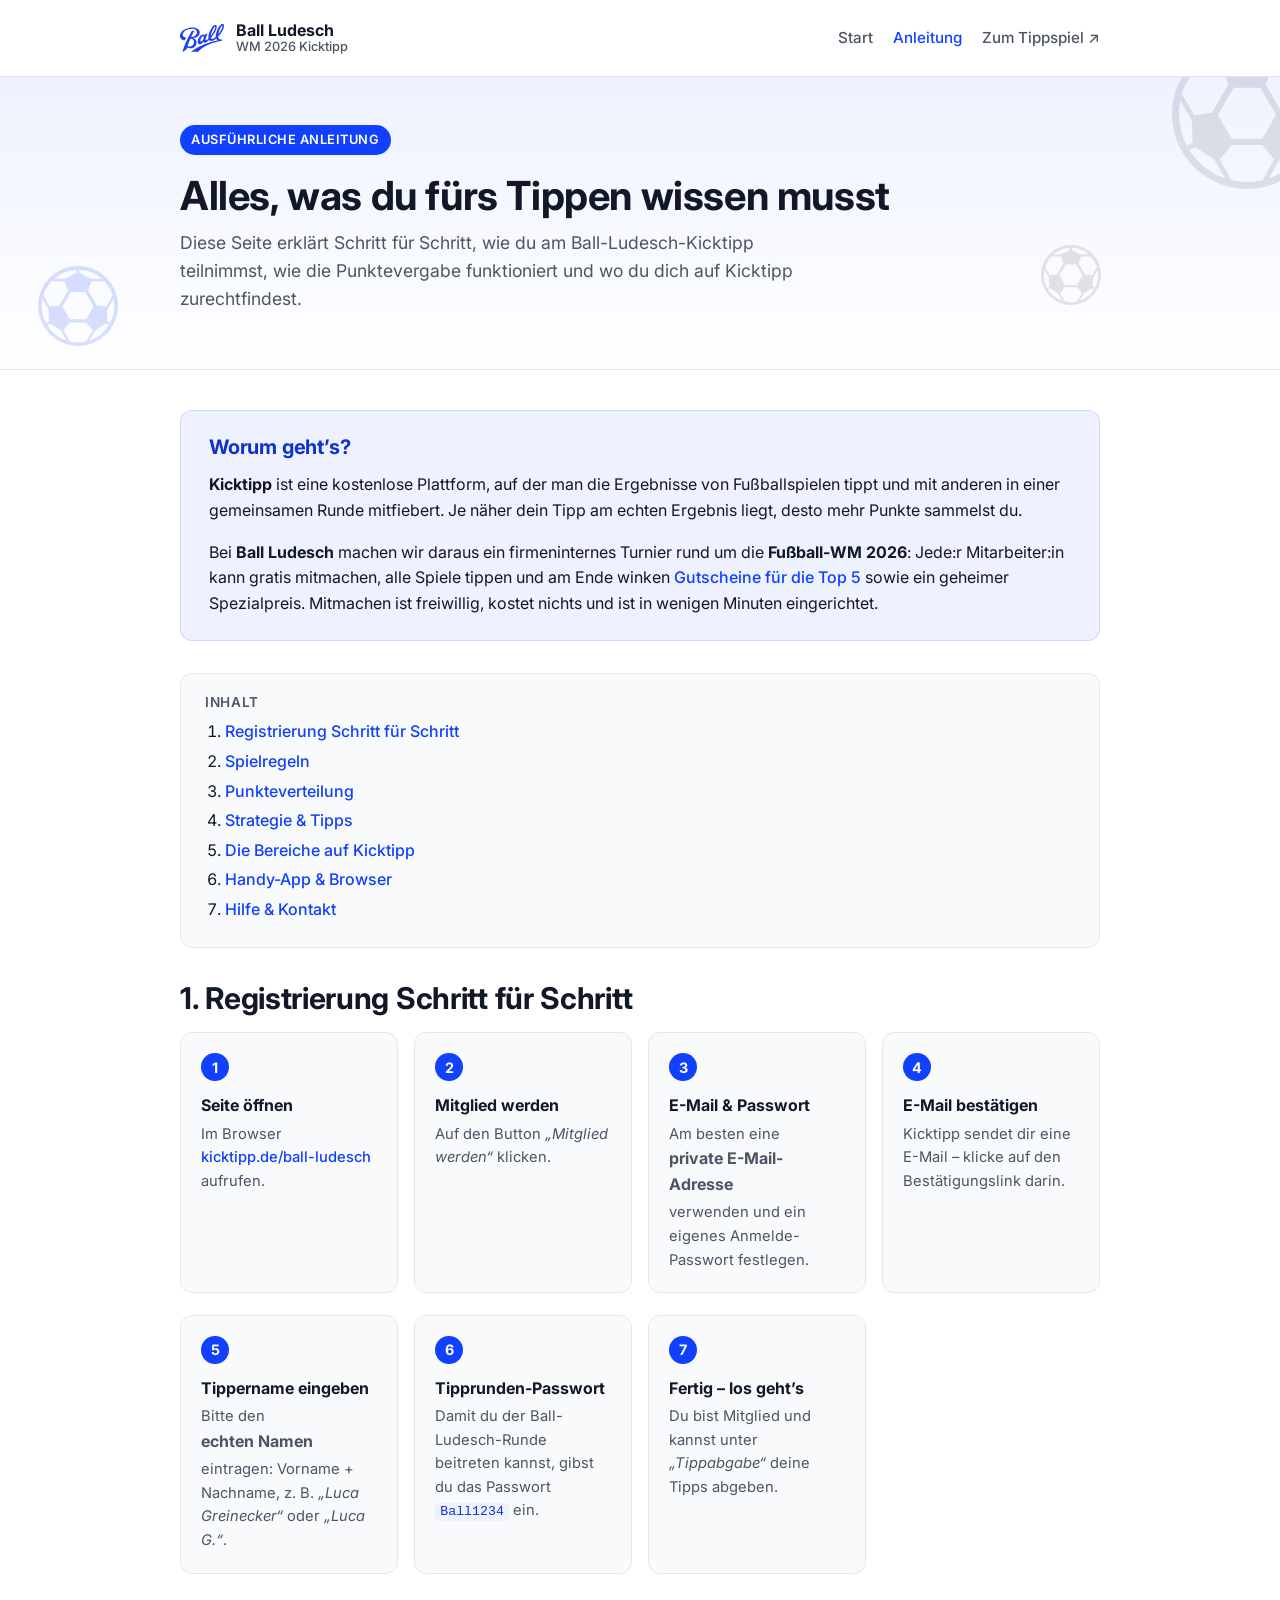
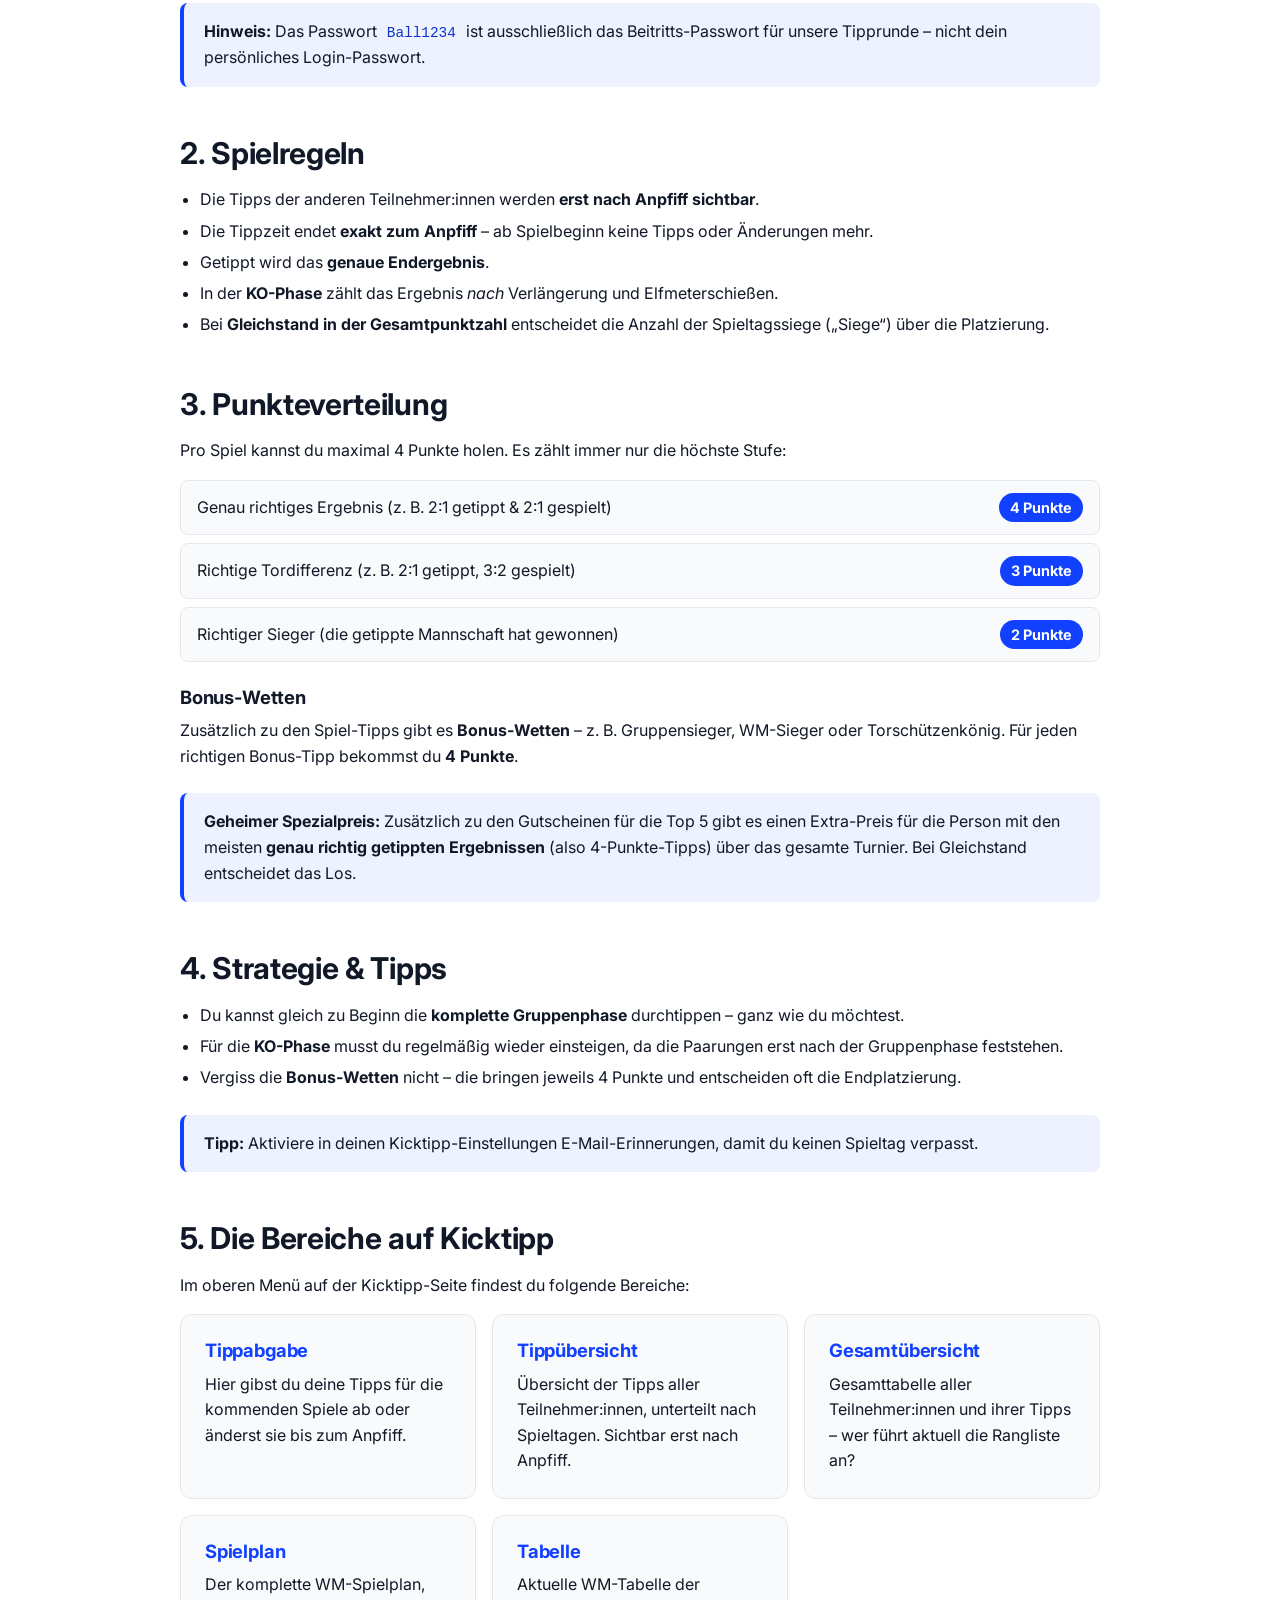
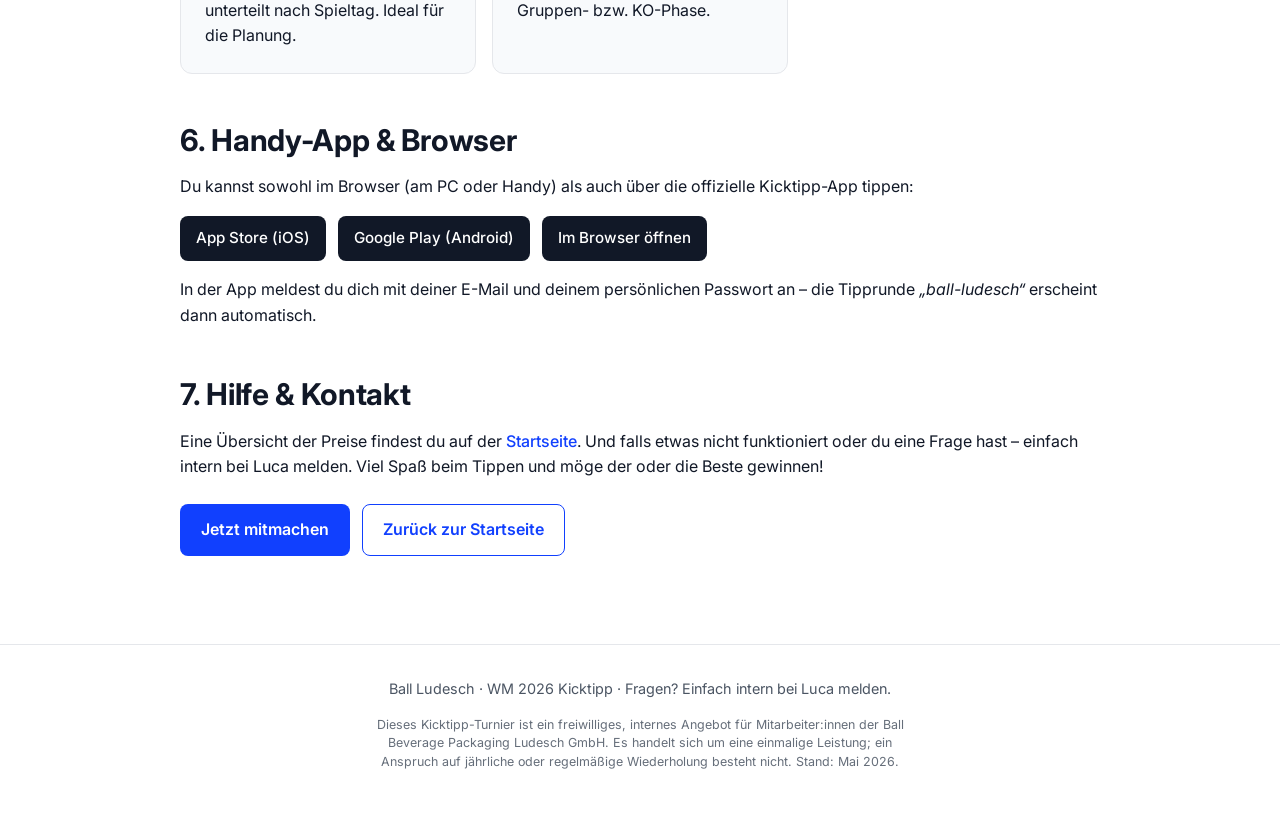
==== commit 1dc6ab48: "Hero-Bälle: neue soccer_ball.svg + blaue Brandfarbe-Variante - alte ball.svg entfernt, soccer_ball.s" ====
--- a/anleitung.html
+++ b/anleitung.html
@@ -51,7 +51,8 @@
     <section class="hero">
       <div class="ball-decor" aria-hidden="true">
         <span class="ball ball--1"></span>
-        <span class="ball ball--2"></span>
+        <span class="ball ball--2 ball--blue"></span>
+        <span class="ball ball--4"></span>
       </div>
       <div class="container">
         <span class="hero-eyebrow">Ausführliche Anleitung</span>
--- a/styles.css
+++ b/styles.css
@@ -177,44 +177,59 @@
 
 .ball-decor .ball {
   position: absolute;
-  background: url("assets/ball.svg") center/contain no-repeat;
-  opacity: 0.09;
+  background: url("assets/soccer_ball.svg") center/contain no-repeat;
+  opacity: 0.10;
   will-change: transform;
   animation: ball-float 14s ease-in-out infinite;
 }
 
+.ball-decor .ball--blue {
+  background-image: url("assets/soccer-ball-blue.svg");
+  opacity: 0.16;
+}
+
 .ball-decor .ball--1 {
-  width: 130px;
-  height: 130px;
-  top: -30px;
-  right: -30px;
+  width: 150px;
+  height: 150px;
+  top: -38px;
+  right: -42px;
   animation-duration: 16s;
   animation-delay: -3s;
 }
 
 .ball-decor .ball--2 {
-  width: 70px;
-  height: 70px;
-  bottom: 12%;
-  left: 4%;
-  opacity: 0.07;
+  width: 80px;
+  height: 80px;
+  bottom: 8%;
+  left: 3%;
   animation-duration: 12s;
   animation-delay: -6s;
 }
 
 .ball-decor .ball--3 {
-  width: 50px;
-  height: 50px;
-  top: 40%;
-  right: 38%;
-  opacity: 0.06;
+  width: 46px;
+  height: 46px;
+  top: 18%;
+  left: 42%;
+  opacity: 0.12;
   animation-duration: 18s;
   animation-delay: -9s;
 }
 
+.ball-decor .ball--4 {
+  width: 60px;
+  height: 60px;
+  bottom: 22%;
+  right: 14%;
+  opacity: 0.10;
+  animation-duration: 20s;
+  animation-delay: -2s;
+}
+
 @keyframes ball-float {
-  0%, 100% { transform: translate3d(0, 0, 0) rotate(0deg); }
-  50%      { transform: translate3d(0, -10px, 0) rotate(8deg); }
+  0%   { transform: translate3d(0, 0, 0) rotate(0deg); }
+  50%  { transform: translate3d(0, -12px, 0) rotate(10deg); }
+  100% { transform: translate3d(0, 0, 0) rotate(0deg); }
 }
 
 @media (prefers-reduced-motion: reduce) {
@@ -222,9 +237,10 @@
 }
 
 @media (max-width: 720px) {
-  .ball-decor .ball--1 { width: 100px; height: 100px; top: -20px; right: -25px; }
-  .ball-decor .ball--2 { width: 55px; height: 55px; bottom: 6%; left: 3%; }
+  .ball-decor .ball--1 { width: 110px; height: 110px; top: -24px; right: -28px; }
+  .ball-decor .ball--2 { width: 60px; height: 60px; bottom: 5%; left: 2%; }
   .ball-decor .ball--3 { display: none; }
+  .ball-decor .ball--4 { width: 44px; height: 44px; bottom: 14%; right: 6%; }
 }
 
 .hero-inner {
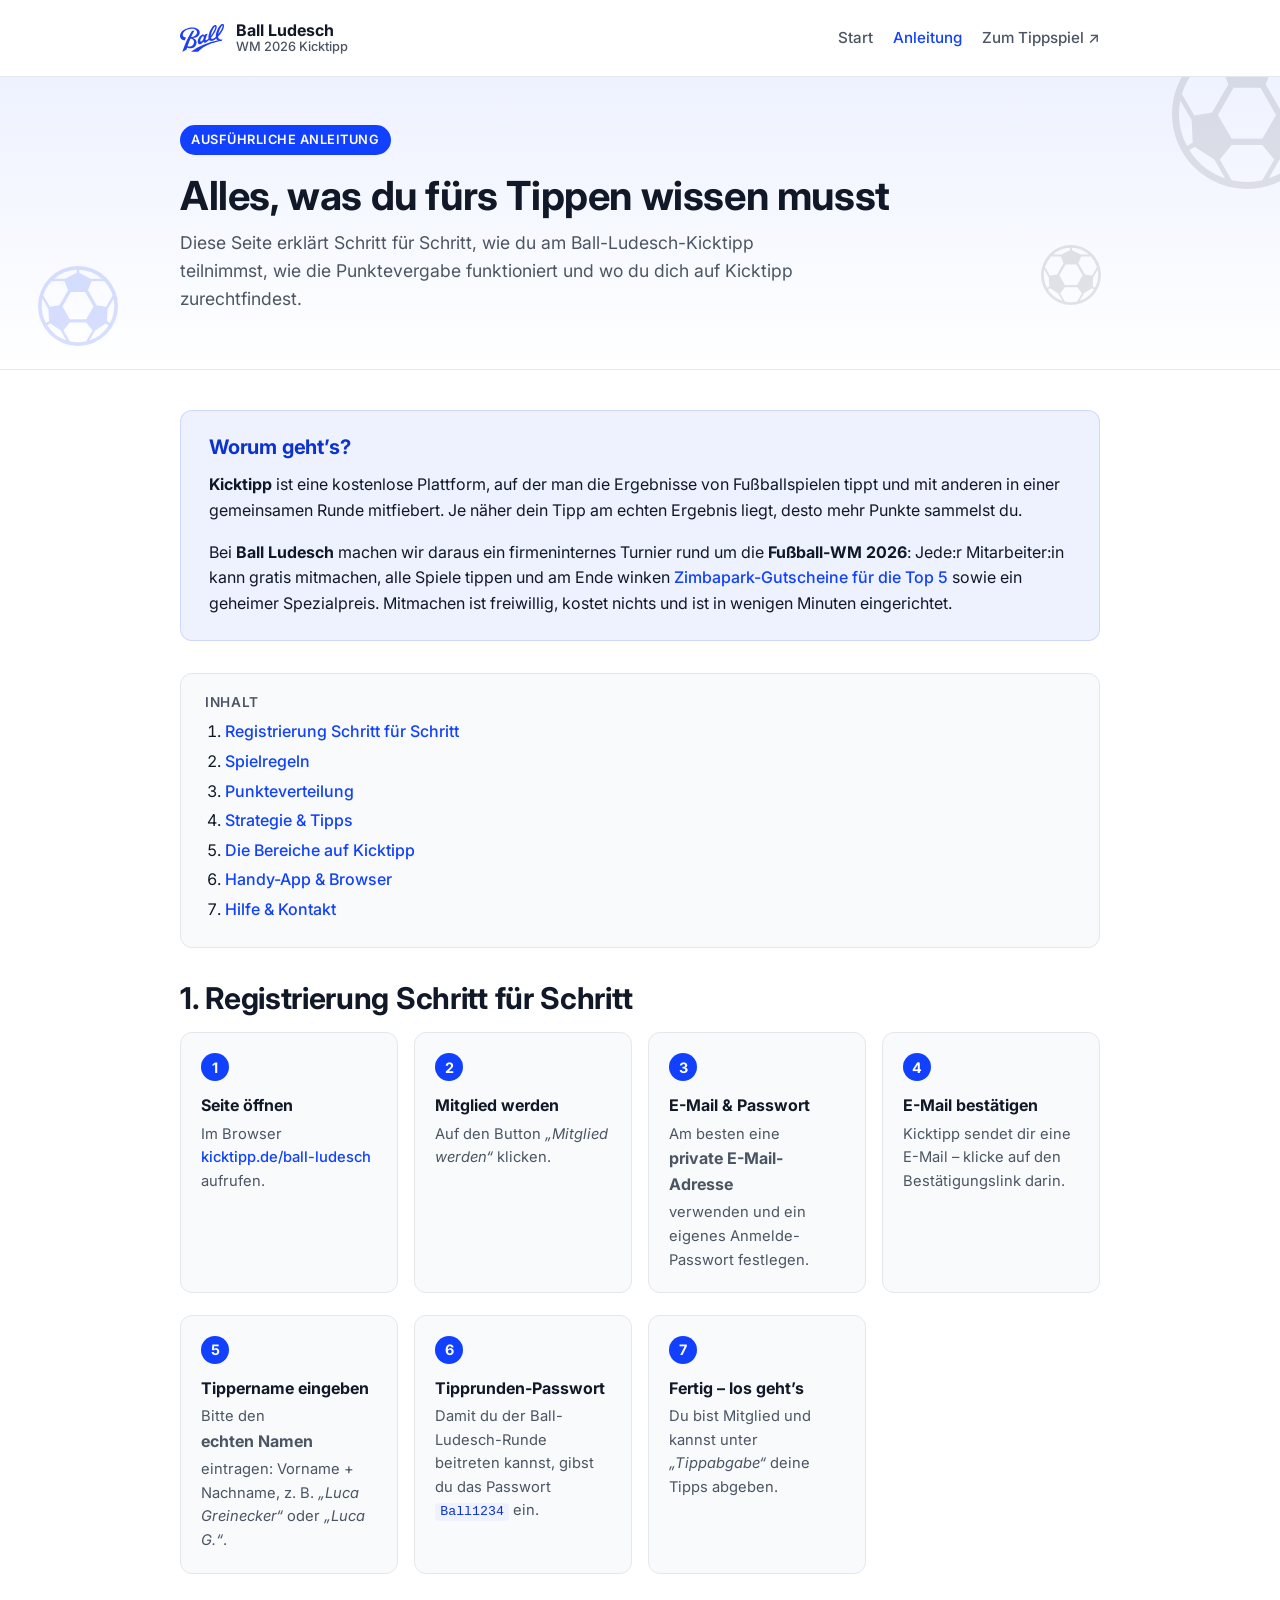
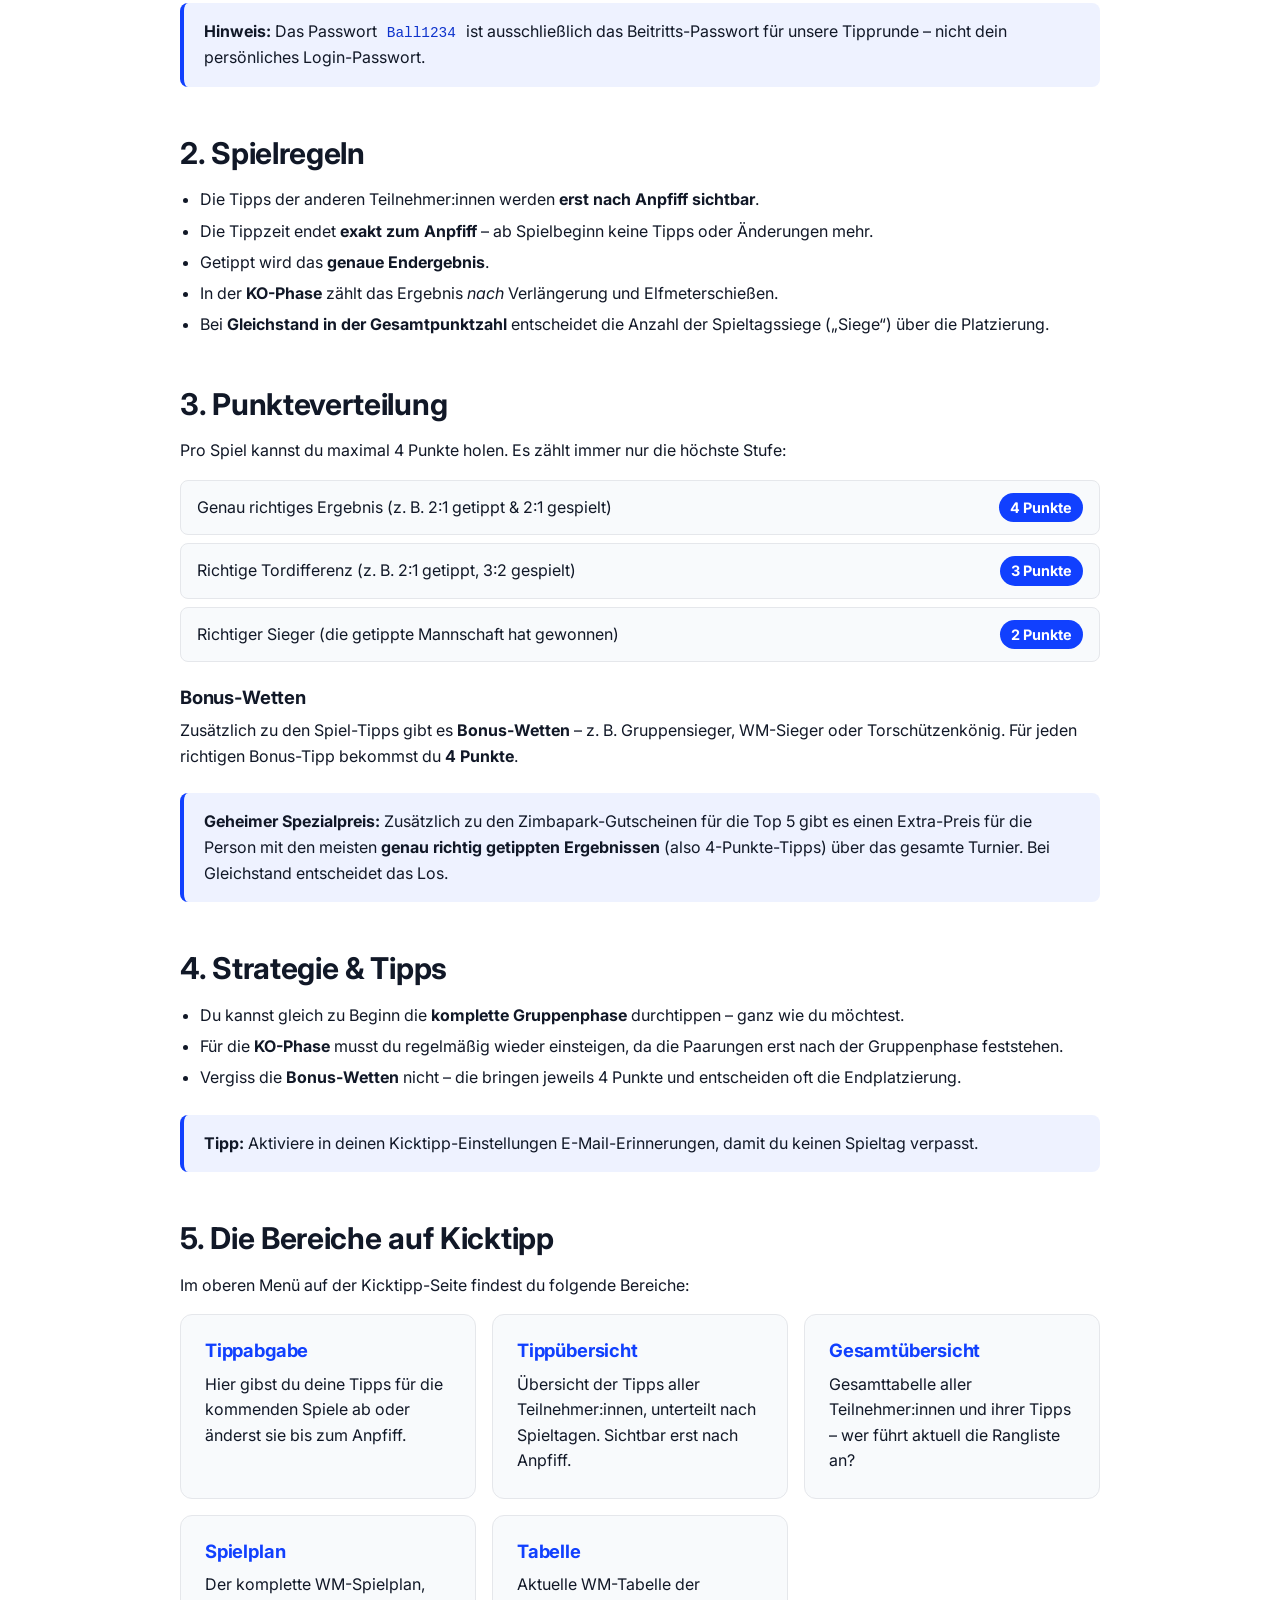
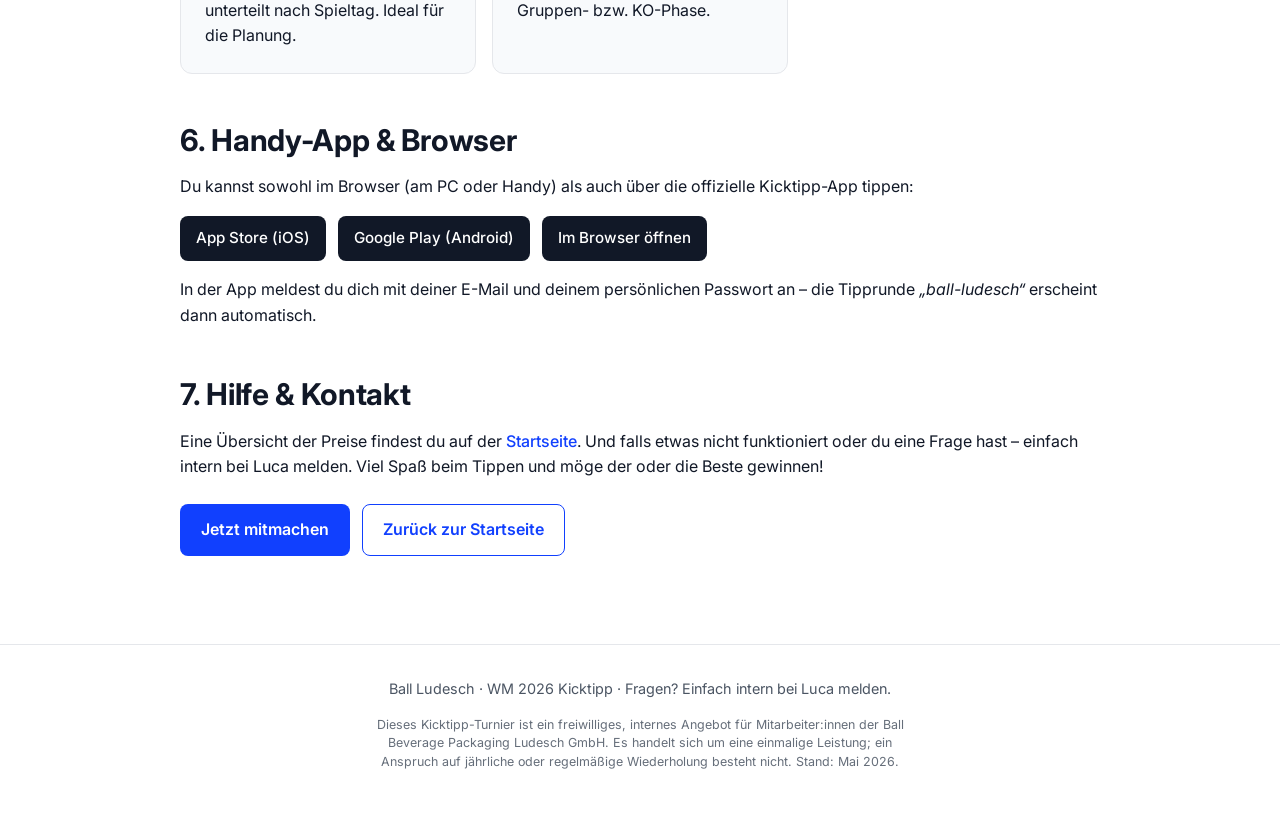
==== commit b679977e: "Gewinne auf Zimbapark-Gutscheine festlegen" ====
--- a/anleitung.html
+++ b/anleitung.html
@@ -76,7 +76,7 @@
           <p>
             Bei <strong>Ball Ludesch</strong> machen wir daraus ein firmeninternes Turnier rund um die <strong>Fußball-WM 2026</strong>:
             Jede:r Mitarbeiter:in kann gratis mitmachen, alle Spiele tippen und am Ende winken
-            <a href="index.html#preise">Gutscheine für die Top 5</a> sowie ein geheimer Spezialpreis.
+            <a href="index.html#preise">Zimbapark-Gutscheine für die Top 5</a> sowie ein geheimer Spezialpreis.
             Mitmachen ist freiwillig, kostet nichts und ist in wenigen Minuten eingerichtet.
           </p>
         </div>
@@ -157,7 +157,7 @@
             <strong>4 Punkte</strong>.
           </p>
           <div class="callout">
-            <p><strong>Geheimer Spezialpreis:</strong> Zusätzlich zu den Gutscheinen für die Top 5 gibt es einen
+            <p><strong>Geheimer Spezialpreis:</strong> Zusätzlich zu den Zimbapark-Gutscheinen für die Top 5 gibt es einen
             Extra-Preis für die Person mit den meisten <strong>genau richtig getippten Ergebnissen</strong>
             (also 4-Punkte-Tipps) über das gesamte Turnier. Bei Gleichstand entscheidet das Los.</p>
           </div>
--- a/styles.css
+++ b/styles.css
@@ -250,6 +250,10 @@
   align-items: center;
 }
 
+.hero-illustration {
+  display: none;
+}
+
 .hero-eyebrow {
   display: inline-block;
   background: var(--color-primary);
@@ -686,13 +690,21 @@
 
 @media (max-width: 720px) {
   .hero {
-    padding: 2rem 0 1.5rem;
+    padding: 1rem 0 1.25rem;
   }
   .hero-inner {
     grid-template-columns: 1fr;
     gap: 1.5rem;
   }
   .qr-card { display: none; }
+  .brand-text { display: none; }
+  .hero-illustration {
+    display: block;
+    width: 200px;
+    max-width: 60%;
+    height: auto;
+    margin: 0 auto 0.5rem;
+  }
   section { padding: 2rem 0; }
   .nav { gap: 0.9rem; }
   .nav a { font-size: 0.9rem; }
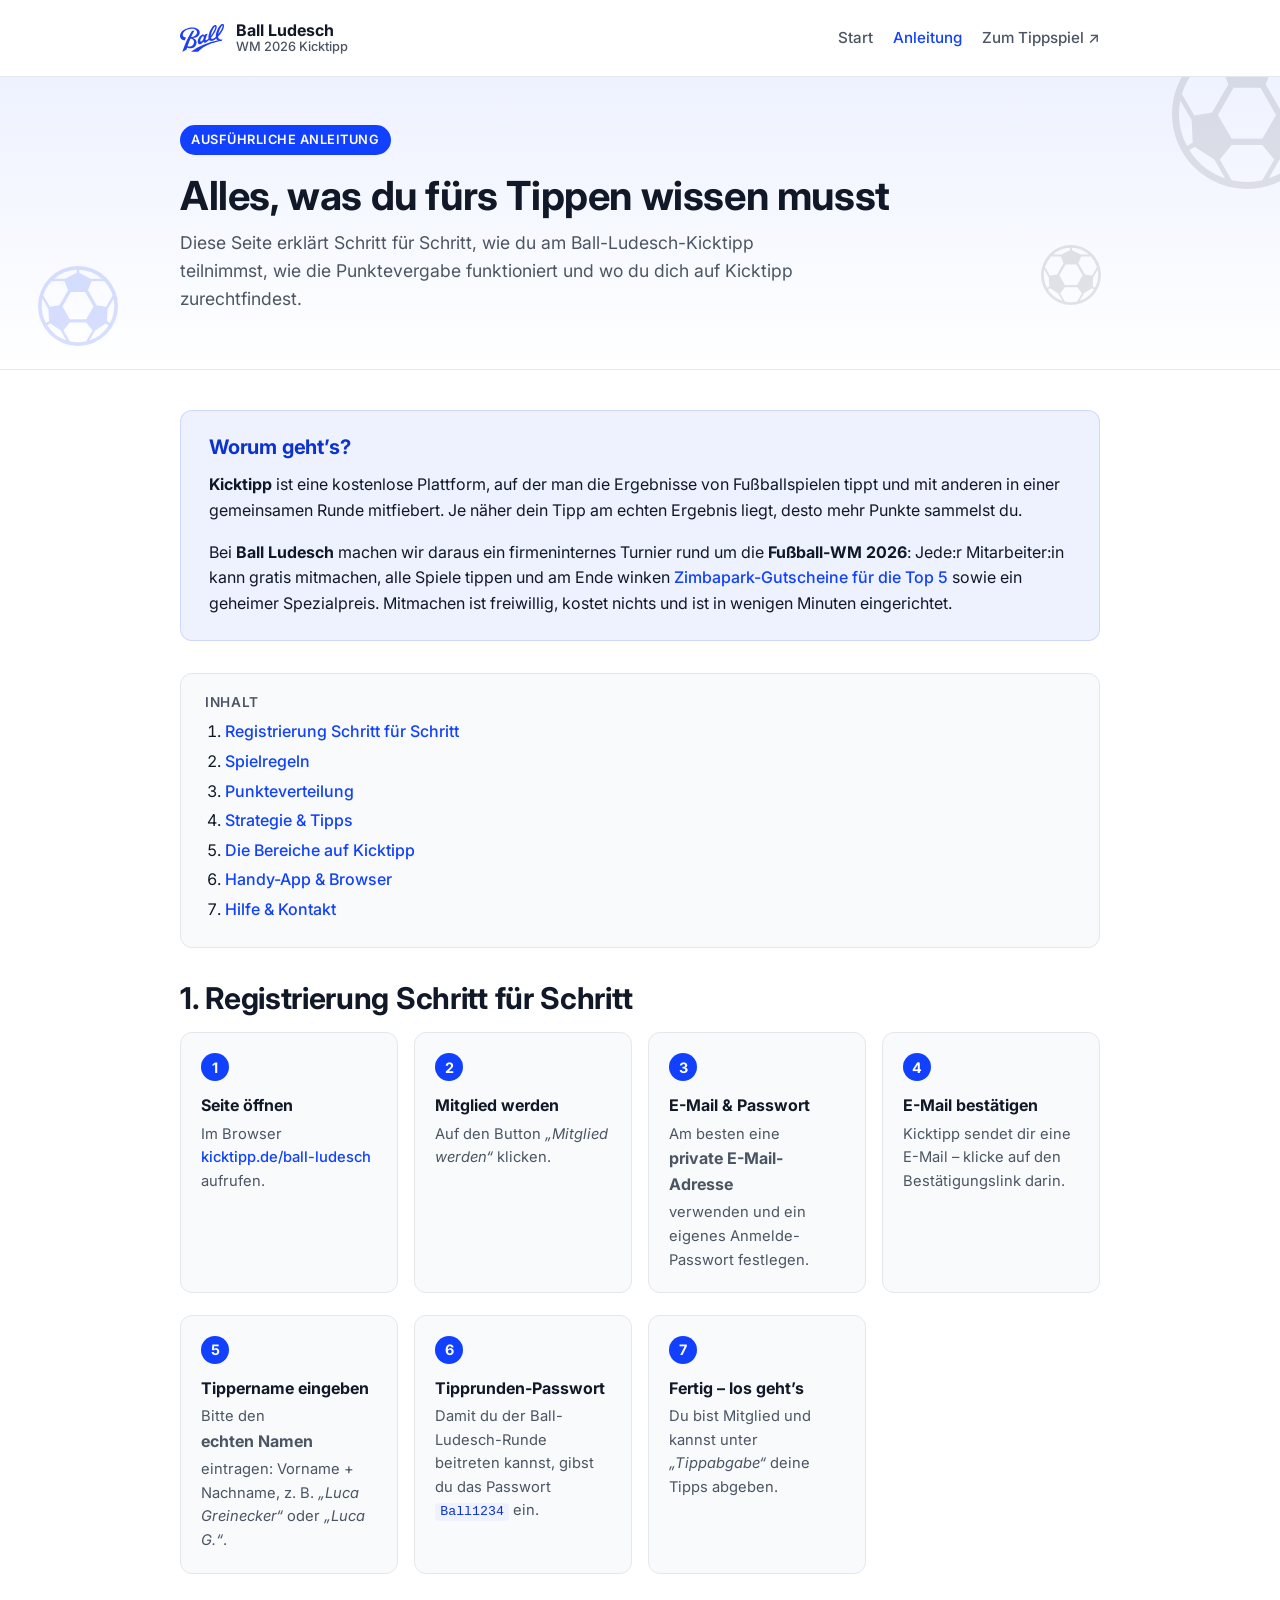
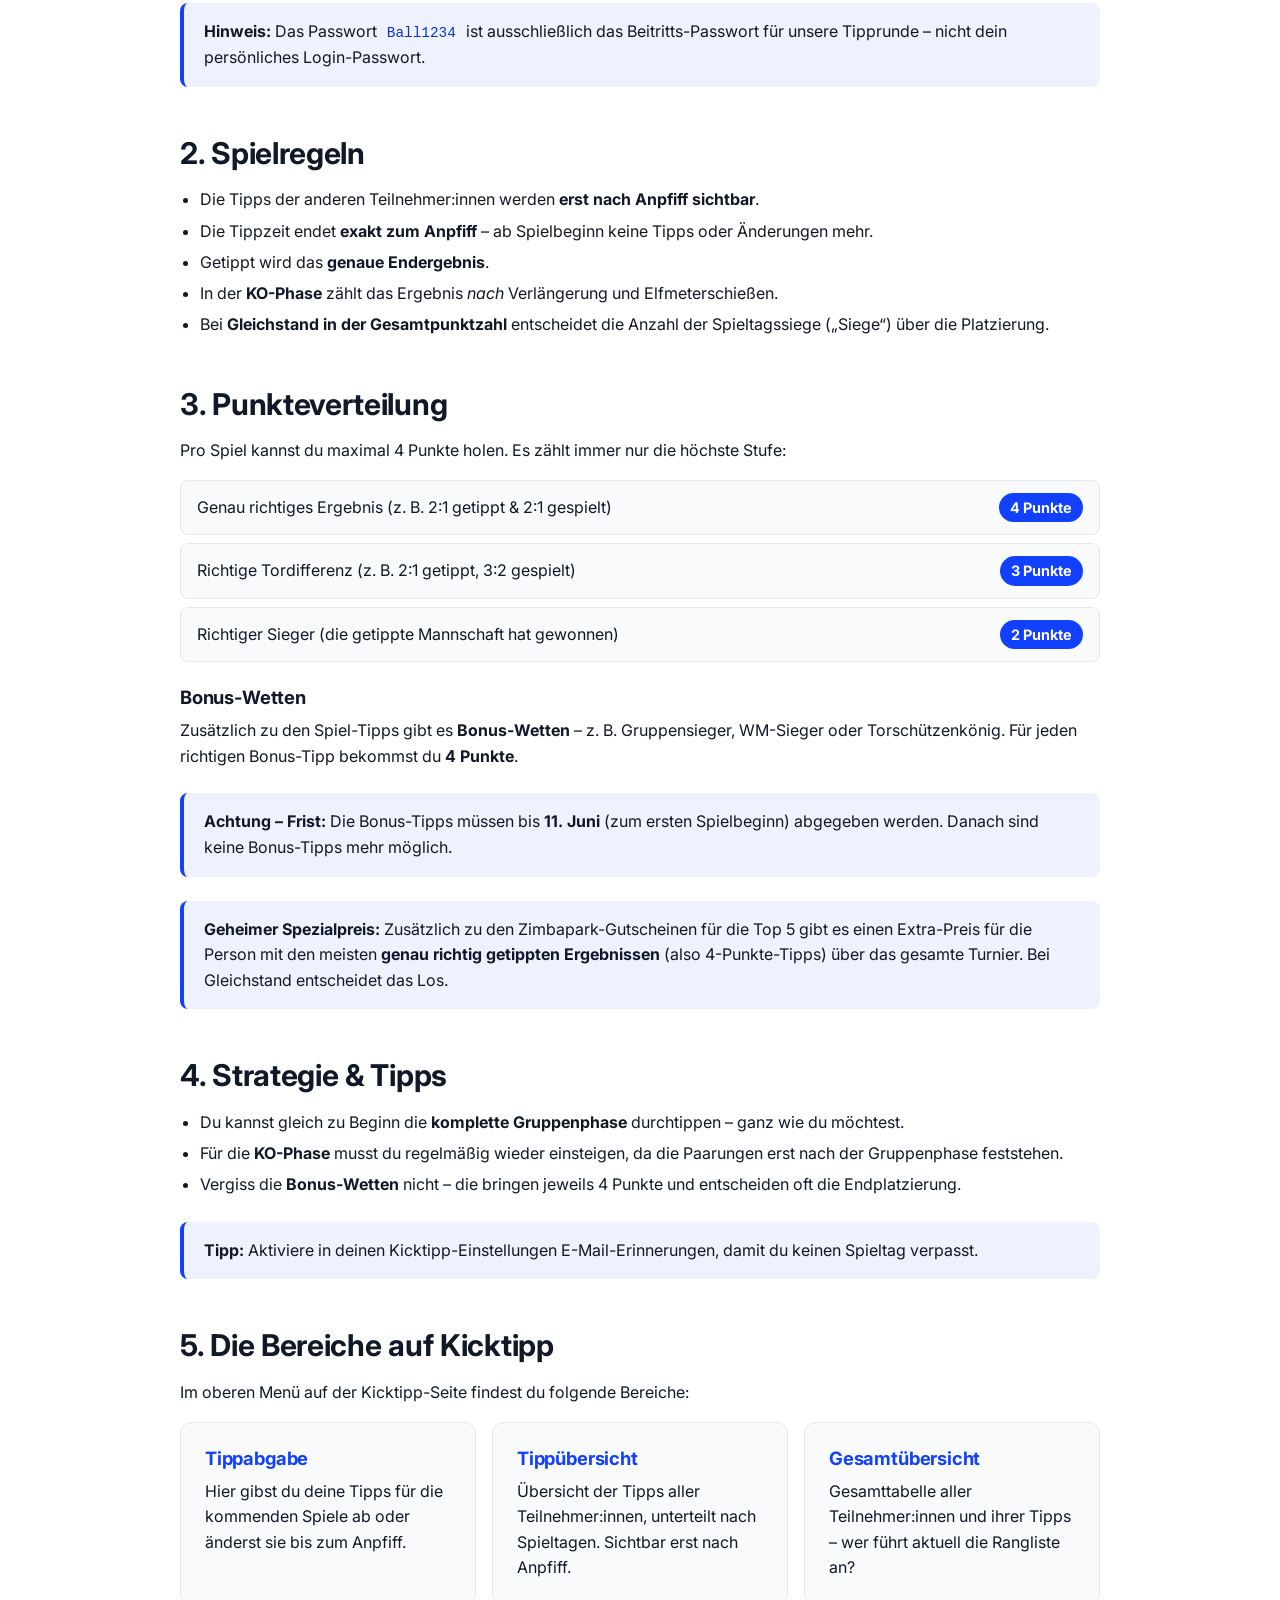
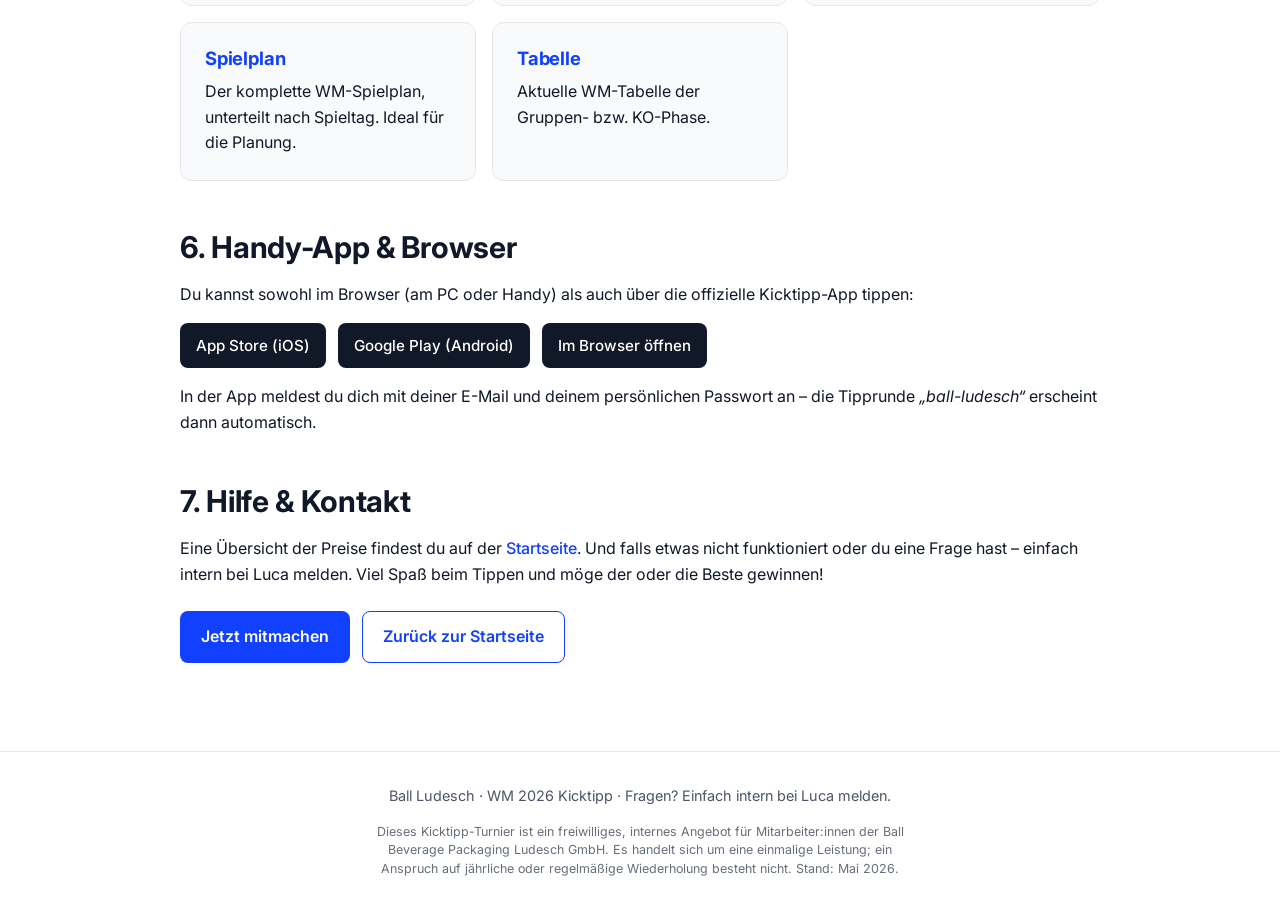
==== commit de37bb13: "Frist für Bonus-Tipps (11. Juni) in Anleitung und Schnellstart ergänzen" ====
--- a/anleitung.html
+++ b/anleitung.html
@@ -157,6 +157,9 @@
             <strong>4 Punkte</strong>.
           </p>
           <div class="callout">
+            <p><strong>Achtung – Frist:</strong> Die Bonus-Tipps müssen bis <strong>11.&nbsp;Juni</strong> (zum ersten Spielbeginn) abgegeben werden. Danach sind keine Bonus-Tipps mehr möglich.</p>
+          </div>
+          <div class="callout">
             <p><strong>Geheimer Spezialpreis:</strong> Zusätzlich zu den Zimbapark-Gutscheinen für die Top 5 gibt es einen
             Extra-Preis für die Person mit den meisten <strong>genau richtig getippten Ergebnissen</strong>
             (also 4-Punkte-Tipps) über das gesamte Turnier. Bei Gleichstand entscheidet das Los.</p>
--- a/styles.css
+++ b/styles.css
@@ -690,20 +690,20 @@
 
 @media (max-width: 720px) {
   .hero {
-    padding: 1rem 0 1.25rem;
+    padding: 0.5rem 0 1rem;
   }
   .hero-inner {
     grid-template-columns: 1fr;
-    gap: 1.5rem;
+    gap: 1rem;
   }
   .qr-card { display: none; }
   .brand-text { display: none; }
   .hero-illustration {
     display: block;
-    width: 200px;
-    max-width: 60%;
+    width: 180px;
+    max-width: 55%;
     height: auto;
-    margin: 0 auto 0.5rem;
+    margin: 0 auto 0.25rem;
   }
   section { padding: 2rem 0; }
   .nav { gap: 0.9rem; }
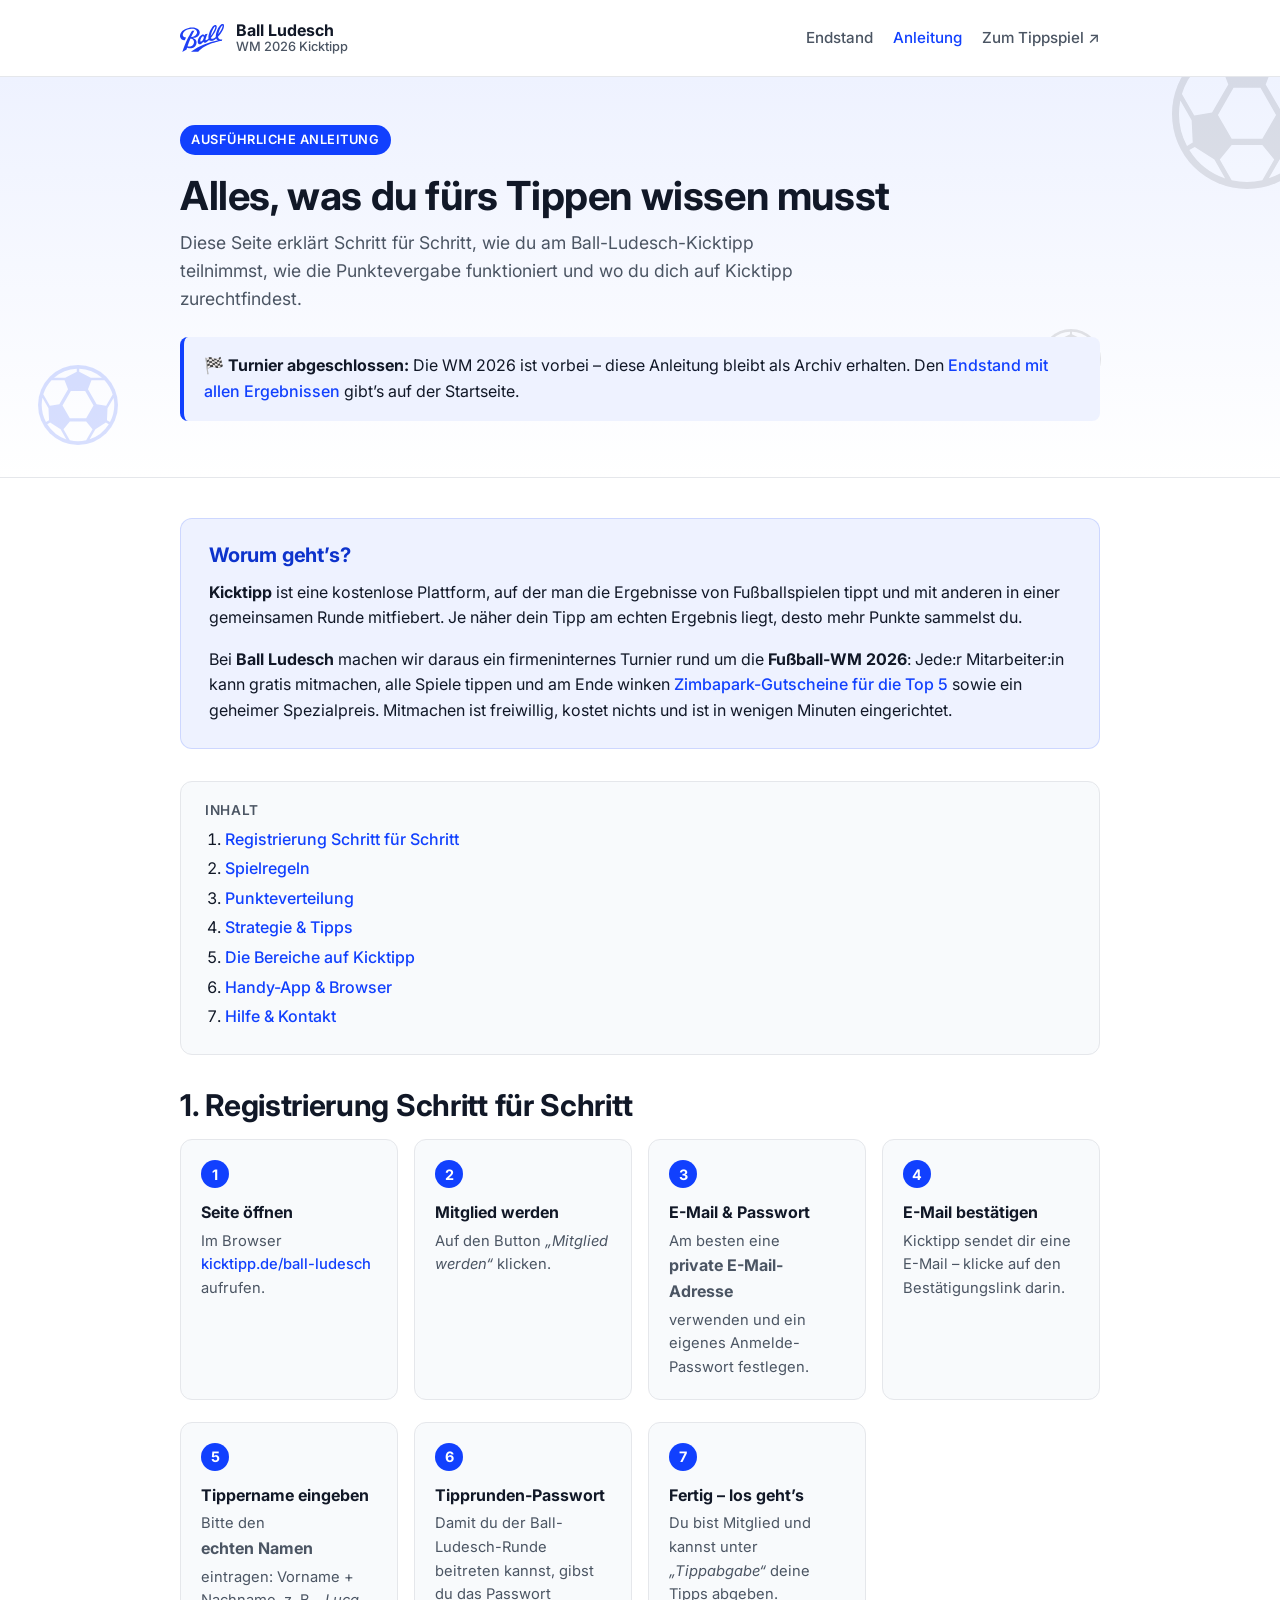
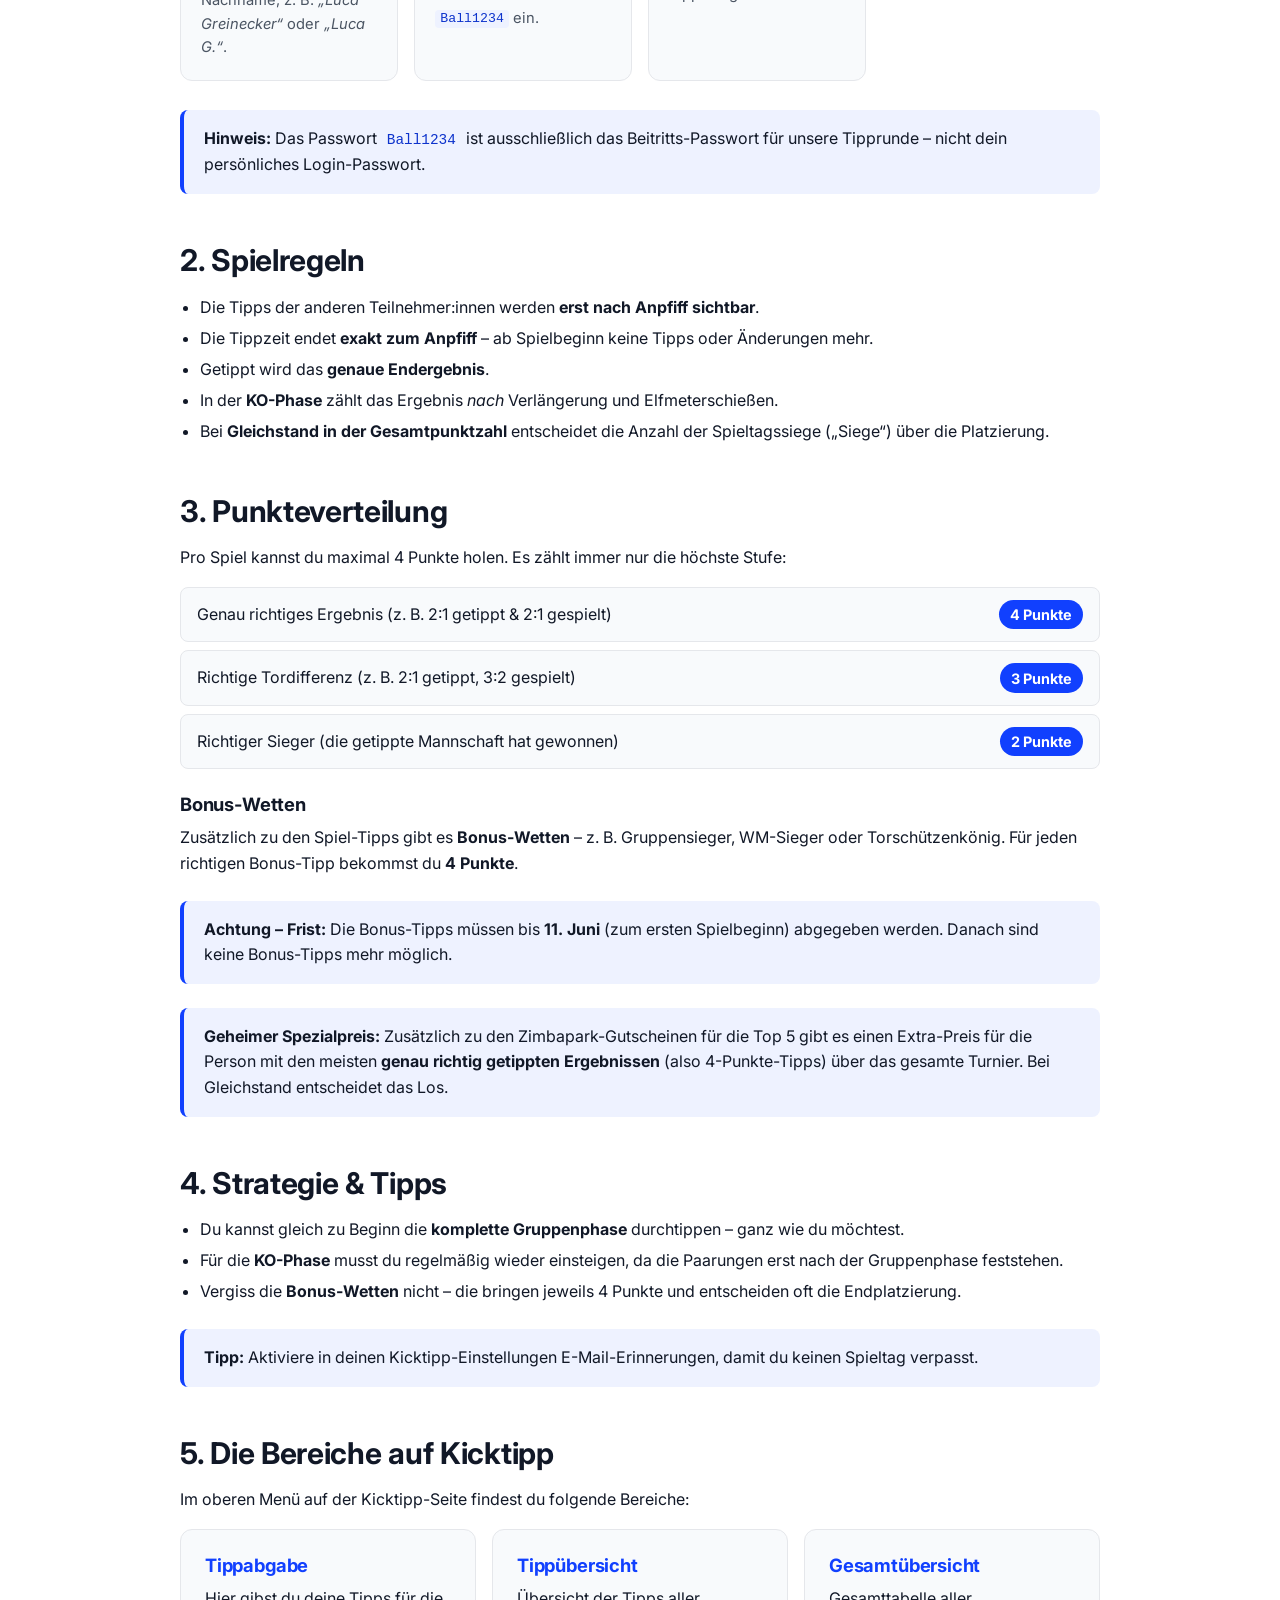
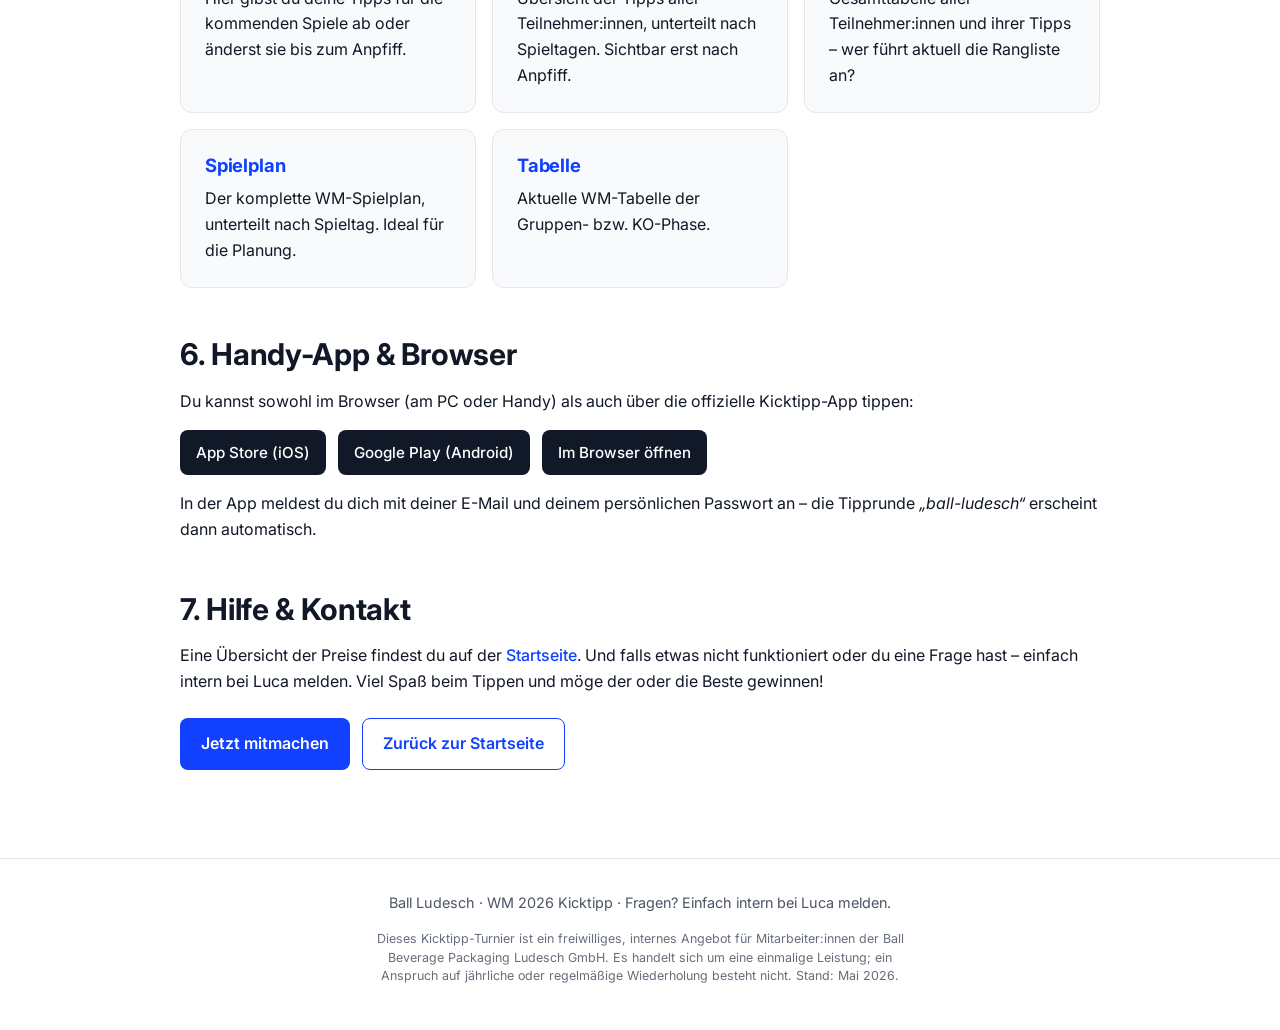
==== commit 785ff8d7: "Startseite auf Endstand der WM 2026 umbauen Das Tippspiel ist abgeschlossen – die Startseite zeigt j" ====
--- a/anleitung.html
+++ b/anleitung.html
@@ -40,7 +40,7 @@
         </span>
       </a>
       <nav class="nav" aria-label="Hauptnavigation">
-        <a href="index.html">Start</a>
+        <a href="index.html">Endstand</a>
         <a href="anleitung.html" class="active">Anleitung</a>
         <a href="https://www.kicktipp.de/ball-ludesch/" target="_blank" rel="noopener">Zum Tippspiel ↗</a>
       </nav>
@@ -61,6 +61,9 @@
           Diese Seite erklärt Schritt für Schritt, wie du am Ball-Ludesch-Kicktipp teilnimmst,
           wie die Punktevergabe funktioniert und wo du dich auf Kicktipp zurechtfindest.
         </p>
+        <div class="callout" style="margin-top:1.5rem">
+          <p><strong>🏁 Turnier abgeschlossen:</strong> Die WM 2026 ist vorbei – diese Anleitung bleibt als Archiv erhalten. Den <a href="index.html">Endstand mit allen Ergebnissen</a> gibt’s auf der Startseite.</p>
+        </div>
       </div>
     </section>
 
--- a/styles.css
+++ b/styles.css
@@ -719,3 +719,449 @@
 @media (max-width: 420px) {
   .brand-sub { display: none; }
 }
+
+/* =========================================================
+   Endstand / Ergebnis-Seite
+   ========================================================= */
+
+.hero--final {
+  background: linear-gradient(160deg, #eaf0ff 0%, #f4f7ff 45%, var(--color-bg) 100%);
+}
+
+.hero--final .hero-inner {
+  grid-template-columns: 1.35fr 1fr;
+  align-items: center;
+}
+
+.hero-copy { position: relative; z-index: 2; }
+
+/* Confetti */
+.confetti {
+  position: absolute;
+  inset: 0;
+  overflow: hidden;
+  pointer-events: none;
+  z-index: 0;
+}
+
+.confetti span {
+  position: absolute;
+  top: -12%;
+  width: 9px;
+  height: 14px;
+  border-radius: 2px;
+  opacity: 0.85;
+  animation: confetti-fall linear infinite;
+}
+
+.confetti span:nth-child(5n+1) { background: #1140fe; }
+.confetti span:nth-child(5n+2) { background: #ffcf33; }
+.confetti span:nth-child(5n+3) { background: #ff5c8a; }
+.confetti span:nth-child(5n+4) { background: #21c17a; }
+.confetti span:nth-child(5n+5) { background: #ff8a3d; }
+
+.confetti span:nth-child(1)  { left: 4%;  animation-duration: 5.2s; animation-delay: -0.2s; }
+.confetti span:nth-child(2)  { left: 10%; animation-duration: 6.1s; animation-delay: -1.4s; }
+.confetti span:nth-child(3)  { left: 17%; animation-duration: 4.6s; animation-delay: -2.1s; }
+.confetti span:nth-child(4)  { left: 24%; animation-duration: 6.8s; animation-delay: -0.8s; }
+.confetti span:nth-child(5)  { left: 31%; animation-duration: 5.5s; animation-delay: -3.0s; }
+.confetti span:nth-child(6)  { left: 38%; animation-duration: 6.3s; animation-delay: -1.1s; }
+.confetti span:nth-child(7)  { left: 45%; animation-duration: 4.9s; animation-delay: -2.6s; }
+.confetti span:nth-child(8)  { left: 52%; animation-duration: 6.6s; animation-delay: -0.4s; }
+.confetti span:nth-child(9)  { left: 59%; animation-duration: 5.1s; animation-delay: -3.4s; }
+.confetti span:nth-child(10) { left: 66%; animation-duration: 6.0s; animation-delay: -1.8s; }
+.confetti span:nth-child(11) { left: 72%; animation-duration: 4.7s; animation-delay: -2.9s; }
+.confetti span:nth-child(12) { left: 78%; animation-duration: 6.4s; animation-delay: -0.6s; }
+.confetti span:nth-child(13) { left: 84%; animation-duration: 5.6s; animation-delay: -3.2s; }
+.confetti span:nth-child(14) { left: 89%; animation-duration: 6.9s; animation-delay: -1.3s; }
+.confetti span:nth-child(15) { left: 93%; animation-duration: 4.8s; animation-delay: -2.3s; }
+.confetti span:nth-child(16) { left: 7%;  animation-duration: 6.2s; animation-delay: -3.6s; }
+.confetti span:nth-child(17) { left: 28%; animation-duration: 5.3s; animation-delay: -4.1s; }
+.confetti span:nth-child(18) { left: 49%; animation-duration: 6.7s; animation-delay: -4.7s; }
+.confetti span:nth-child(19) { left: 69%; animation-duration: 5.0s; animation-delay: -4.3s; }
+.confetti span:nth-child(20) { left: 96%; animation-duration: 6.5s; animation-delay: -3.9s; }
+
+@keyframes confetti-fall {
+  0%   { transform: translate3d(0, 0, 0) rotate(0deg); }
+  100% { transform: translate3d(0, 115vh, 0) rotate(540deg); }
+}
+
+@media (prefers-reduced-motion: reduce) {
+  .confetti { display: none; }
+}
+
+/* Champion card in hero */
+.champion-card {
+  position: relative;
+  z-index: 2;
+  background: linear-gradient(150deg, var(--color-primary) 0%, #2f57ff 55%, #4f74ff 100%);
+  color: #fff;
+  border-radius: 18px;
+  padding: 1.75rem 1.5rem 1.5rem;
+  text-align: center;
+  box-shadow: 0 18px 40px rgba(17, 64, 254, 0.28);
+  display: flex;
+  flex-direction: column;
+  align-items: center;
+  gap: 0.35rem;
+  overflow: hidden;
+}
+
+.champion-card::after {
+  content: "";
+  position: absolute;
+  top: -40%;
+  right: -30%;
+  width: 220px;
+  height: 220px;
+  background: radial-gradient(circle, rgba(255,255,255,0.25) 0%, rgba(255,255,255,0) 70%);
+  pointer-events: none;
+}
+
+.champion-card__badge {
+  display: inline-block;
+  background: rgba(255, 255, 255, 0.18);
+  border: 1px solid rgba(255, 255, 255, 0.35);
+  padding: 0.25rem 0.75rem;
+  border-radius: 999px;
+  font-size: 0.78rem;
+  font-weight: 600;
+  letter-spacing: 0.03em;
+  text-transform: uppercase;
+}
+
+.champion-card__crown {
+  font-size: 2.6rem;
+  line-height: 1;
+  margin: 0.4rem 0 0.1rem;
+  filter: drop-shadow(0 4px 8px rgba(0,0,0,0.2));
+}
+
+.champion-card__name {
+  font-size: 1.6rem;
+  font-weight: 800;
+  letter-spacing: -0.02em;
+  line-height: 1.1;
+}
+
+.champion-card__points {
+  font-size: 2.4rem;
+  font-weight: 800;
+  letter-spacing: -0.03em;
+  line-height: 1;
+}
+
+.champion-card__points small {
+  font-size: 0.9rem;
+  font-weight: 600;
+  opacity: 0.85;
+  letter-spacing: 0;
+}
+
+.champion-card__note {
+  font-size: 0.85rem;
+  opacity: 0.9;
+  margin-top: 0.15rem;
+}
+
+/* Podium (top 3) */
+.podium {
+  list-style: none;
+  padding: 0;
+  margin: 0 0 1.25rem;
+  display: grid;
+  grid-template-columns: repeat(3, 1fr);
+  gap: 0.75rem;
+  align-items: end;
+}
+
+.podium__place {
+  display: flex;
+  flex-direction: column;
+  align-items: center;
+  text-align: center;
+  margin: 0;
+}
+
+.podium__medal { font-size: 1.9rem; line-height: 1; }
+
+.podium__name {
+  font-weight: 700;
+  font-size: 0.98rem;
+  margin-top: 0.35rem;
+  line-height: 1.2;
+}
+
+.podium__points {
+  font-size: 0.82rem;
+  color: var(--color-text-muted);
+  margin-bottom: 0.5rem;
+}
+
+.podium__bar {
+  width: 100%;
+  border-radius: 12px 12px 0 0;
+  display: flex;
+  align-items: flex-start;
+  justify-content: center;
+  padding-top: 0.6rem;
+  color: #fff;
+  position: relative;
+}
+
+.podium__rank {
+  font-size: 1.8rem;
+  font-weight: 800;
+}
+
+.podium__place--1 .podium__bar {
+  height: 150px;
+  background: linear-gradient(180deg, #ffd54a 0%, #f4b81c 100%);
+  box-shadow: var(--shadow-md);
+}
+.podium__place--1 .podium__rank { color: #7a5600; }
+
+.podium__place--2 .podium__bar {
+  height: 112px;
+  background: linear-gradient(180deg, #cfd6df 0%, #aab4c2 100%);
+}
+.podium__place--2 .podium__rank { color: #4a5563; }
+
+.podium__place--3 .podium__bar {
+  height: 88px;
+  background: linear-gradient(180deg, #e0a072 0%, #c07f4e 100%);
+}
+.podium__place--3 .podium__rank { color: #6b3d1c; }
+
+.podium__prize {
+  background: #fff;
+  width: 100%;
+  border: 1px solid var(--color-border);
+  border-top: none;
+  border-radius: 0 0 12px 12px;
+  padding: 0.5rem;
+  font-weight: 700;
+  color: var(--color-primary);
+  font-size: 1rem;
+}
+
+/* Runners (4 & 5) */
+.runners {
+  list-style: none;
+  padding: 0;
+  margin: 0 0 1rem;
+  display: grid;
+  grid-template-columns: repeat(2, 1fr);
+  gap: 0.75rem;
+}
+
+.runners li {
+  display: flex;
+  align-items: center;
+  gap: 0.85rem;
+  background: var(--color-bg-alt);
+  border: 1px solid var(--color-border);
+  border-radius: var(--radius);
+  padding: 0.85rem 1rem;
+  margin: 0;
+}
+
+.runners__rank {
+  flex-shrink: 0;
+  width: 34px;
+  height: 34px;
+  border-radius: 50%;
+  background: var(--color-primary-soft);
+  color: var(--color-primary);
+  font-weight: 700;
+  display: flex;
+  align-items: center;
+  justify-content: center;
+}
+
+.runners__name { font-weight: 600; }
+.runners__points {
+  color: var(--color-text-muted);
+  font-size: 0.88rem;
+  margin-left: auto;
+}
+.runners__prize {
+  font-weight: 700;
+  color: var(--color-primary);
+  flex-shrink: 0;
+}
+
+/* Special prize winner */
+.special-winner {
+  display: flex;
+  align-items: center;
+  gap: 1.75rem;
+  background: linear-gradient(135deg, #0d1b4c 0%, #1140fe 60%, #3d64ff 100%);
+  color: #fff;
+  border-radius: 20px;
+  padding: 2rem;
+  box-shadow: 0 18px 44px rgba(13, 27, 76, 0.32);
+  overflow: hidden;
+}
+
+.special-winner__ball {
+  flex-shrink: 0;
+  width: 132px;
+  height: 132px;
+}
+
+.special-winner__ball img {
+  width: 100%;
+  height: 100%;
+  display: block;
+  filter: drop-shadow(0 10px 22px rgba(0, 0, 0, 0.35));
+  animation: ball-spin 9s linear infinite;
+}
+
+@keyframes ball-spin {
+  from { transform: rotate(0deg); }
+  to   { transform: rotate(360deg); }
+}
+
+@media (prefers-reduced-motion: reduce) {
+  .special-winner__ball img { animation: none; }
+}
+
+.special-winner__badge {
+  display: inline-block;
+  background: #ffcf33;
+  color: #4a3500;
+  font-weight: 700;
+  font-size: 0.78rem;
+  letter-spacing: 0.03em;
+  text-transform: uppercase;
+  padding: 0.28rem 0.7rem;
+  border-radius: 999px;
+  margin-bottom: 0.6rem;
+}
+
+.special-winner__name {
+  color: #fff;
+  font-size: 1.75rem;
+  font-weight: 800;
+  margin: 0 0 0.5rem;
+  letter-spacing: -0.02em;
+}
+
+.special-winner__desc {
+  margin: 0 0 1rem;
+  opacity: 0.95;
+  max-width: 52ch;
+}
+
+.special-winner__stats {
+  display: flex;
+  flex-wrap: wrap;
+  gap: 0.6rem;
+  margin-bottom: 1rem;
+}
+
+.special-winner__stats span {
+  background: rgba(255, 255, 255, 0.14);
+  border: 1px solid rgba(255, 255, 255, 0.22);
+  border-radius: 999px;
+  padding: 0.3rem 0.8rem;
+  font-size: 0.85rem;
+}
+
+.special-winner__stats strong { font-weight: 800; }
+
+.special-winner__prize {
+  margin: 0;
+  font-size: 1.05rem;
+}
+
+/* Ranking table */
+.table-wrap {
+  max-height: 460px;
+  overflow: auto;
+  border: 1px solid var(--color-border);
+  border-radius: var(--radius);
+  -webkit-overflow-scrolling: touch;
+}
+
+.ranking {
+  width: 100%;
+  border-collapse: collapse;
+  font-size: 0.92rem;
+}
+
+.ranking thead th {
+  position: sticky;
+  top: 0;
+  background: var(--color-primary);
+  color: #fff;
+  text-align: left;
+  font-weight: 600;
+  padding: 0.7rem 0.9rem;
+  white-space: nowrap;
+  z-index: 1;
+}
+
+.ranking th.num, .ranking td.num { text-align: right; }
+
+.ranking tbody td {
+  padding: 0.6rem 0.9rem;
+  border-top: 1px solid var(--color-border);
+}
+
+.ranking tbody tr:nth-child(even) { background: var(--color-bg-alt); }
+
+.ranking tbody tr.is-winner {
+  background: #fff8e1;
+  font-weight: 700;
+}
+
+.ranking tbody tr.is-winner td { border-top-color: #ffe08a; }
+
+.pos {
+  display: inline-flex;
+  align-items: center;
+  justify-content: center;
+  min-width: 26px;
+  height: 26px;
+  padding: 0 0.35rem;
+  border-radius: 999px;
+  background: var(--color-primary-soft);
+  color: var(--color-primary);
+  font-weight: 700;
+  font-size: 0.82rem;
+}
+
+.pos--1 { background: #ffd54a; color: #7a5600; }
+.pos--2 { background: #d3dae2; color: #465060; }
+.pos--3 { background: #e6b48a; color: #6b3d1c; }
+
+/* Responsive — Endstand */
+@media (max-width: 720px) {
+  .hero--final .hero-inner {
+    grid-template-columns: 1fr;
+    gap: 1.5rem;
+  }
+  .champion-card { display: flex; }
+  .special-winner {
+    flex-direction: column;
+    text-align: center;
+    padding: 1.75rem 1.25rem;
+    gap: 1.25rem;
+  }
+  .special-winner__stats { justify-content: center; }
+  .special-winner__desc { max-width: none; }
+  .podium__name { font-size: 0.85rem; }
+  .podium__points { font-size: 0.72rem; }
+  .podium__place--1 .podium__bar { height: 120px; }
+  .podium__place--2 .podium__bar { height: 92px; }
+  .podium__place--3 .podium__bar { height: 72px; }
+}
+
+@media (max-width: 520px) {
+  .runners { grid-template-columns: 1fr; }
+  .runners__points { font-size: 0.82rem; }
+  .ranking { font-size: 0.86rem; }
+  .ranking thead th, .ranking tbody td { padding: 0.55rem 0.6rem; }
+}
